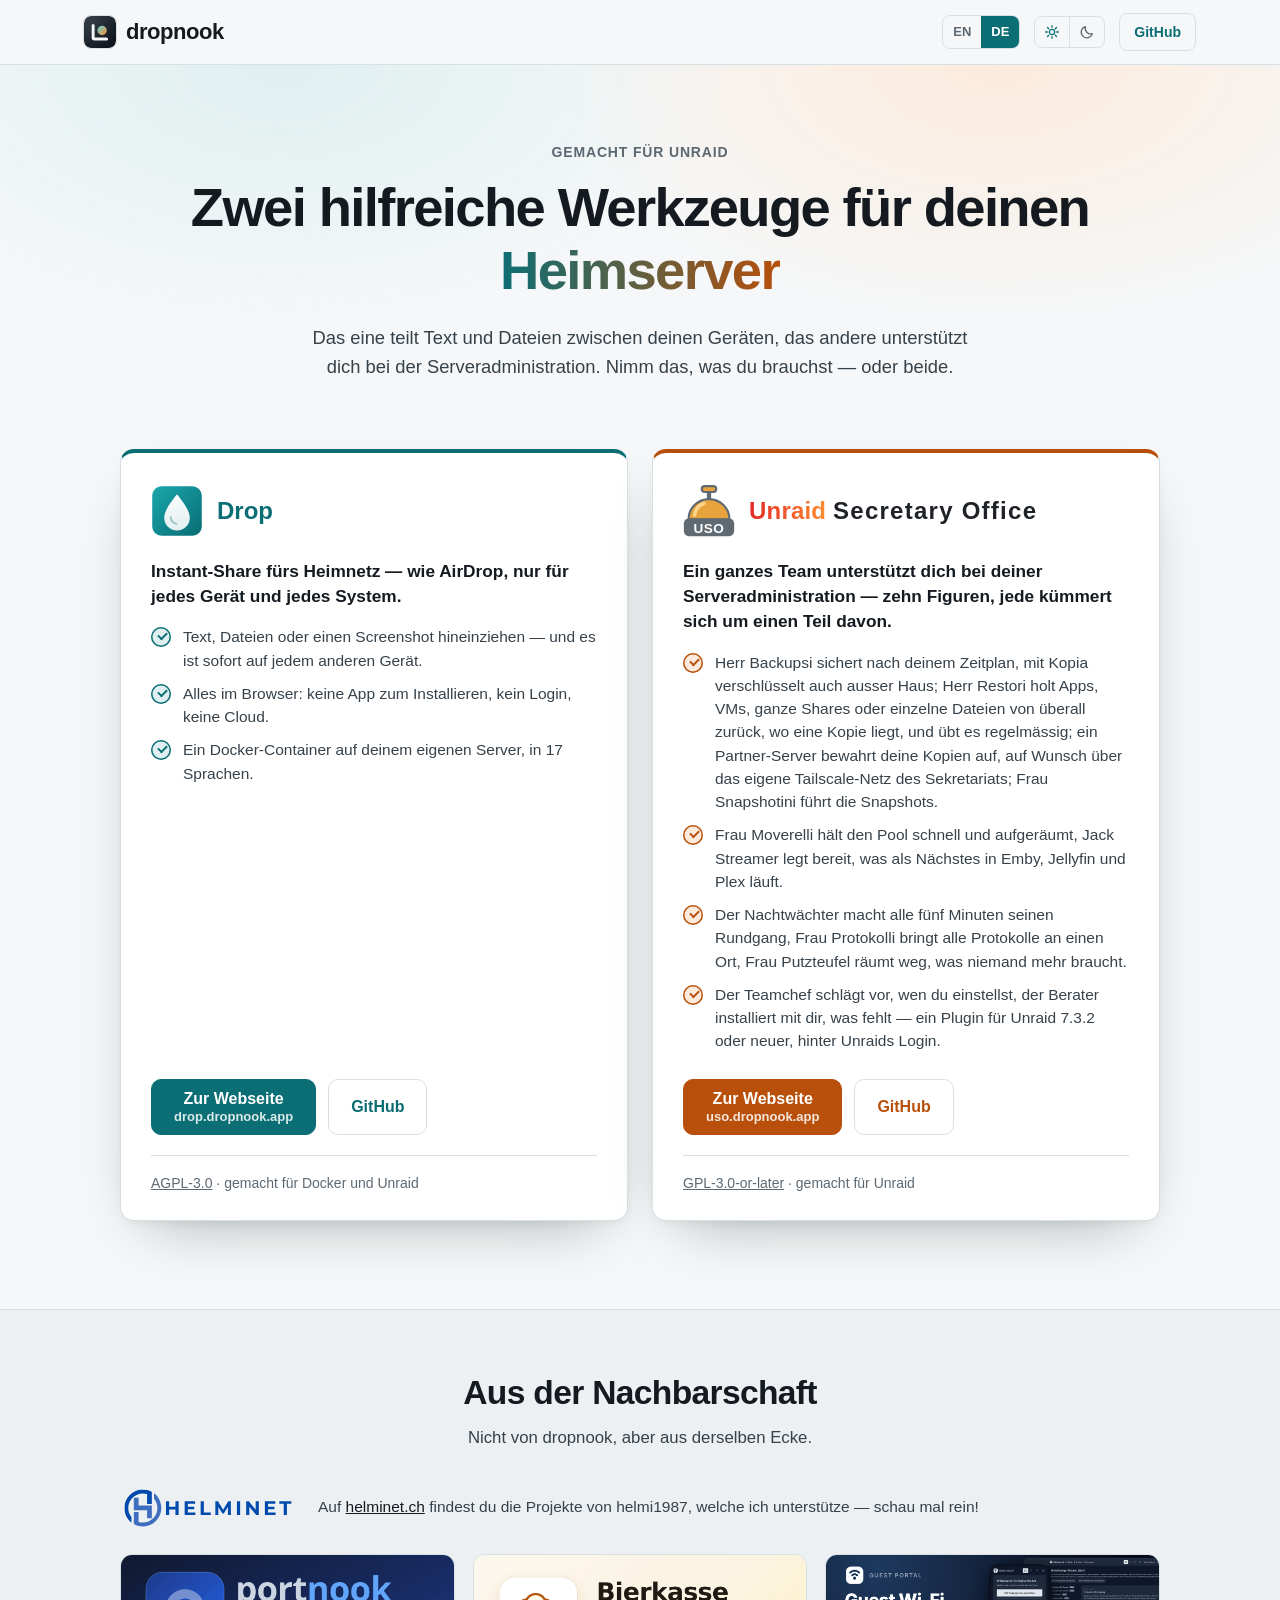
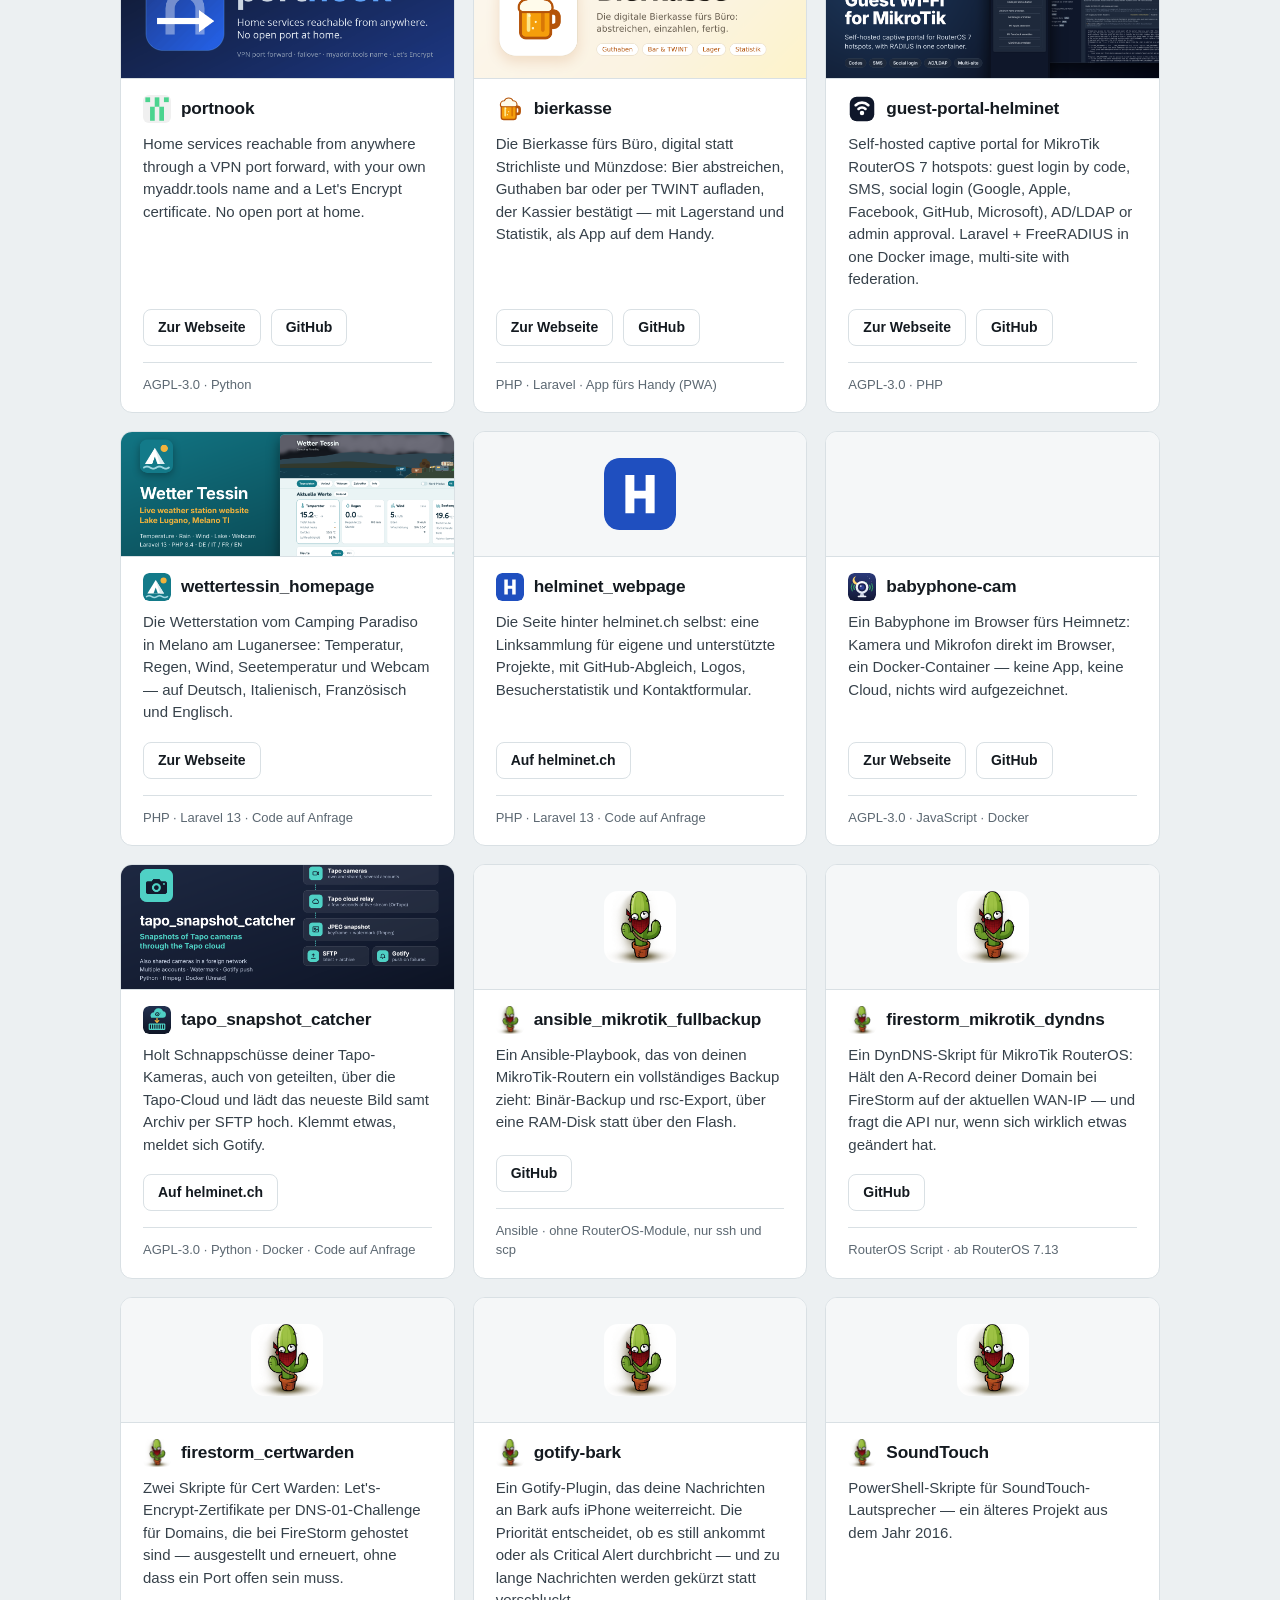
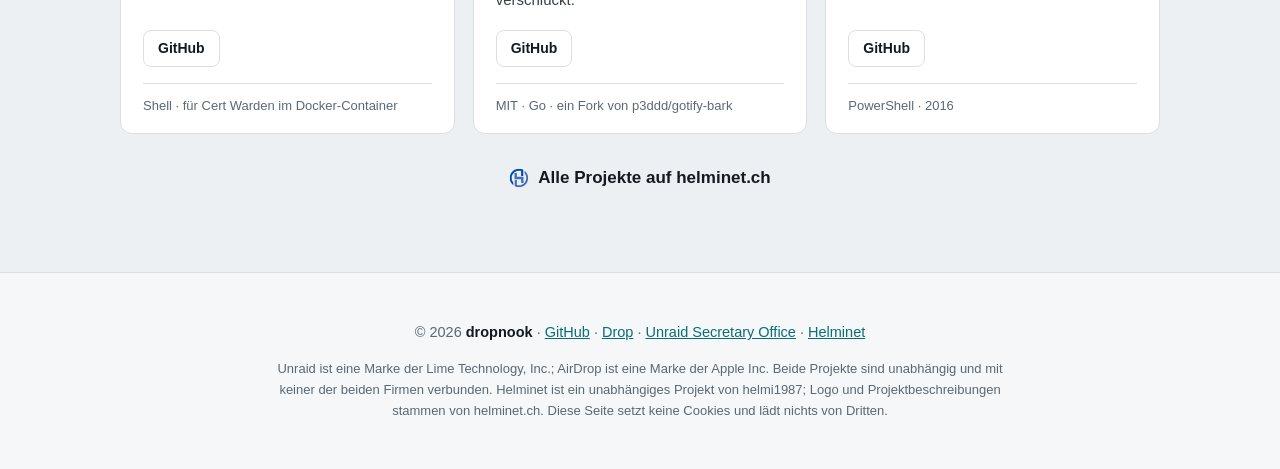
==== de/index.html @ bc82dcb2 "Daily refresh: helminet.ch's projects and llms.txt as of 2026-11-24" ====
<!doctype html>
<html lang="de">
<head>
<meta charset="utf-8">
<meta name="viewport" content="width=device-width, initial-scale=1">
<meta name="color-scheme" content="light dark">
<title>dropnook — zwei Werkzeuge für deinen Heimserver</title>
<meta name="description" content="dropnook macht zwei Werkzeuge für deinen Unraid-Server: Drop, Instant-Share fürs Heimnetz, und das Unraid Secretary Office, ein ganzes Team, das dich bei deiner Serveradministration unterstützt.">
<link rel="canonical" href="https://dropnook.app/de/">
<link rel="alternate" hreflang="en" href="https://dropnook.app/">
<link rel="alternate" hreflang="de" href="https://dropnook.app/de/">
<link rel="alternate" hreflang="x-default" href="https://dropnook.app/">
<meta property="og:type" content="website">
<meta property="og:site_name" content="dropnook">
<meta property="og:locale" content="de_CH">
<meta property="og:locale:alternate" content="en_GB">
<meta property="og:title" content="dropnook — zwei Werkzeuge für deinen Heimserver">
<meta property="og:description" content="Drop — Instant-Share fürs Heimnetz. Unraid Secretary Office — ein ganzes Team für deinen Unraid-Server.">
<meta property="og:url" content="https://dropnook.app/de/">
<meta property="og:image" content="https://dropnook.app/social-preview.png">
<meta property="og:image:width" content="1200">
<meta property="og:image:height" content="630">
<meta property="og:image:alt" content="dropnook — Drop und Unraid Secretary Office, zwei Werkzeuge für deinen Heimserver">
<meta name="twitter:card" content="summary_large_image">
<meta name="theme-color" content="#F5F7F8" media="(prefers-color-scheme: light)">
<meta name="theme-color" content="#0E131A" media="(prefers-color-scheme: dark)">
<link rel="icon" href="../icon.svg" type="image/svg+xml">
<link rel="icon" href="../icon.png" type="image/png" sizes="256x256">
<link rel="apple-touch-icon" href="../apple-touch-icon.png">
<script src="../lang.js"></script>
<script src="../theme.js"></script>
<link rel="stylesheet" href="../site.css?v=3">
<script type="application/ld+json">{
 "@context": "https://schema.org",
 "@graph": [
  {
   "@type": "Organization",
   "@id": "https://dropnook.app/#org",
   "name": "dropnook",
   "url": "https://dropnook.app/",
   "logo": "https://dropnook.app/icon.png",
   "sameAs": [
    "https://github.com/dropnook"
   ]
  },
  {
   "@type": "WebSite",
   "@id": "https://dropnook.app/#site",
   "name": "dropnook",
   "url": "https://dropnook.app/",
   "inLanguage": [
    "en",
    "de"
   ],
   "publisher": {
    "@id": "https://dropnook.app/#org"
   }
  },
  {
   "@type": "WebPage",
   "@id": "https://dropnook.app/de/#page",
   "url": "https://dropnook.app/de/",
   "name": "dropnook — zwei Werkzeuge für deinen Heimserver",
   "description": "dropnook macht zwei Werkzeuge für deinen Unraid-Server: Drop, Instant-Share fürs Heimnetz, und das Unraid Secretary Office, ein ganzes Team, das dich bei deiner Serveradministration unterstützt.",
   "inLanguage": "de",
   "isPartOf": {
    "@id": "https://dropnook.app/#site"
   },
   "about": [
    {
     "@id": "https://drop.dropnook.app/#software"
    },
    {
     "@id": "https://uso.dropnook.app/#software"
    }
   ]
  },
  {
   "@type": "SoftwareApplication",
   "@id": "https://drop.dropnook.app/#software",
   "name": "Drop",
   "description": "Instant-Share fürs Heimnetz — wie AirDrop, nur für jedes Gerät und jedes System.",
   "url": "https://drop.dropnook.app/",
   "applicationCategory": "UtilitiesApplication",
   "applicationSubCategory": "File sharing",
   "operatingSystem": "Linux (Docker), Unraid",
   "isAccessibleForFree": true,
   "offers": {
    "@type": "Offer",
    "price": "0",
    "priceCurrency": "USD"
   },
   "license": "https://www.gnu.org/licenses/agpl-3.0.html",
   "codeRepository": "https://github.com/dropnook/drop",
   "image": "https://drop.dropnook.app/social-preview.png",
   "author": {
    "@id": "https://dropnook.app/#org"
   },
   "publisher": {
    "@id": "https://dropnook.app/#org"
   }
  },
  {
   "@type": "SoftwareApplication",
   "@id": "https://uso.dropnook.app/#software",
   "name": "Unraid Secretary Office",
   "alternateName": "USO",
   "description": "Ein ganzes Team unterstützt dich bei deiner Serveradministration — zehn Figuren, jede kümmert sich um einen Teil davon.",
   "url": "https://uso.dropnook.app/",
   "applicationCategory": "UtilitiesApplication",
   "applicationSubCategory": "Server administration",
   "operatingSystem": "Unraid 7.3.2 or newer 7.x",
   "isAccessibleForFree": true,
   "offers": {
    "@type": "Offer",
    "price": "0",
    "priceCurrency": "USD"
   },
   "license": "https://www.gnu.org/licenses/gpl-3.0.html",
   "codeRepository": "https://github.com/dropnook/UnraidSecretaryOffice",
   "image": "https://uso.dropnook.app/social-preview.png",
   "author": {
    "@id": "https://dropnook.app/#org"
   },
   "publisher": {
    "@id": "https://dropnook.app/#org"
   }
  }
 ]
}</script>
</head>
<body>
<a class="skip" href="#main">Zum Inhalt springen</a>

<header class="top">
  <div class="wrap top-in">
    <a href="https://dropnook.app/de/" class="brand" aria-label="dropnook — Übersicht"><img src="../icon.svg" width="32" height="32" alt="">dropnook</a>
    <div class="top-right">
      <nav class="langs" aria-label="Sprache">
        <a href="https://dropnook.app/" hreflang="en" lang="en">EN</a><a href="https://dropnook.app/de/" hreflang="de" lang="de" aria-current="page">DE</a>
      </nav>
      <div class="theme-switch" id="theme-switch" role="group" hidden data-auto="Darstellung: automatisch" data-again="nochmals klicken für automatisch">
        <button type="button" data-mode="light" data-label="Darstellung: hell"><svg viewBox="0 0 24 24" aria-hidden="true"><circle cx="12" cy="12" r="4"/><path d="M12 2.5v2.5M12 19v2.5M2.5 12H5M19 12h2.5M5.3 5.3l1.8 1.8M16.9 16.9l1.8 1.8M5.3 18.7l1.8-1.8M16.9 7.1l1.8-1.8"/></svg></button><button type="button" data-mode="dark" data-label="Darstellung: dunkel"><svg viewBox="0 0 24 24" aria-hidden="true"><path d="M20 14.5A8.5 8.5 0 0 1 9.5 4a8.5 8.5 0 1 0 10.5 10.5z"/></svg></button>
      </div>
      <a class="btn small ghost" href="https://github.com/dropnook" aria-label="dropnook auf GitHub">GitHub</a>
    </div>
  </div>
</header>

<main id="main">

<section class="hero">
  <div class="wrap">
    <p class="kicker">Gemacht für Unraid</p>
    <h1>Zwei hilfreiche Werkzeuge für deinen <em>Heimserver</em></h1>
    <p class="lead">Das eine teilt Text und Dateien zwischen deinen Geräten, das andere unterstützt dich bei der Serveradministration. Nimm das, was du brauchst — oder beide.</p>
  </div>
</section>

<section class="products" aria-label="Die zwei Produkte">
  <div class="wrap">
    <ul class="pair">
      <li class="product dn">
        <h2><img class="icon" src="../logos/dropnook-icon.svg" width="52" height="52" alt=""><picture>
          <source media="(prefers-color-scheme: dark)" srcset="../logos/drop-title-dark.svg">
          <img src="../logos/drop-title-light.svg" width="114" height="60" alt="Drop">
        </picture></h2>
        <p class="what">Instant-Share fürs Heimnetz — wie AirDrop, nur für jedes Gerät und jedes System.</p>
        <ul class="does">
          <li>Text, Dateien oder einen Screenshot hineinziehen — und es ist sofort auf jedem anderen Gerät.</li>
          <li>Alles im Browser: keine App zum Installieren, kein Login, keine Cloud.</li>
          <li>Ein Docker-Container auf deinem eigenen Server, in 17 Sprachen.</li>
        </ul>
        <p class="ctas">
          <a class="btn two" href="https://drop.dropnook.app/de/"><span>Zur Webseite</span><small>drop.dropnook.app</small></a>
          <a class="btn ghost" href="https://github.com/dropnook/drop">GitHub</a>
        </p>
        <p class="meta"><a href="https://github.com/dropnook/drop/blob/main/LICENSE">AGPL-3.0</a> · gemacht für Docker und Unraid</p>
      </li>
      <li class="product uso">
        <h2><img class="icon" src="../logos/uso-icon.svg" width="52" height="52" alt=""><picture>
          <source media="(prefers-color-scheme: dark)" srcset="../logos/uso-title-dark.svg">
          <img src="../logos/uso-title-light.svg" width="580" height="60" alt="Unraid Secretary Office">
        </picture></h2>
        <p class="what">Ein ganzes Team unterstützt dich bei deiner Serveradministration — zehn Figuren, jede kümmert sich um einen Teil davon.</p>
        <ul class="does">
          <li>Herr Backupsi sichert nach deinem Zeitplan, mit Kopia verschlüsselt auch ausser Haus; Herr Restori holt Apps, VMs, ganze Shares oder einzelne Dateien von überall zurück, wo eine Kopie liegt, und übt es regelmässig; ein Partner-Server bewahrt deine Kopien auf, auf Wunsch über das eigene Tailscale-Netz des Sekretariats; Frau Snapshotini führt die Snapshots.</li>
          <li>Frau Moverelli hält den Pool schnell und aufgeräumt, Jack Streamer legt bereit, was als Nächstes in Emby, Jellyfin und Plex läuft.</li>
          <li>Der Nachtwächter macht alle fünf Minuten seinen Rundgang, Frau Protokolli bringt alle Protokolle an einen Ort, Frau Putzteufel räumt weg, was niemand mehr braucht.</li>
          <li>Der Teamchef schlägt vor, wen du einstellst, der Berater installiert mit dir, was fehlt — ein Plugin für Unraid 7.3.2 oder neuer, hinter Unraids Login.</li>
        </ul>
        <p class="ctas">
          <a class="btn two" href="https://uso.dropnook.app/de/"><span>Zur Webseite</span><small>uso.dropnook.app</small></a>
          <a class="btn ghost" href="https://github.com/dropnook/UnraidSecretaryOffice">GitHub</a>
        </p>
        <p class="meta"><a href="https://github.com/dropnook/UnraidSecretaryOffice/blob/main/LICENSE">GPL-3.0-or-later</a> · gemacht für Unraid</p>
      </li>
    </ul>
  </div>
</section>

<section class="neighbours" aria-labelledby="nb-title">
  <div class="wrap">
    <div class="nb-head">
      <h2 id="nb-title">Aus der Nachbarschaft</h2>
      <p class="nb-lead">Nicht von dropnook, aber aus derselben Ecke.</p>
    </div>
    <div class="nb-from">
      <a class="nb-logo" href="https://helminet.ch/" aria-label="helminet.ch"><picture>
        <source media="(prefers-color-scheme: dark)" srcset="../logos/helminet-wide-dark.svg">
        <img src="../logos/helminet-wide-light.svg" width="800" height="200" alt="Helminet">
      </picture></a>
      <p>Auf <a href="https://helminet.ch/">helminet.ch</a> findest du die Projekte von helmi1987, welche ich unterstütze — schau mal rein!</p>
    </div>
    <ul class="nb-grid">
      <!-- helminet:start -->
      <li class="mini">
        <img class="mini-banner" src="../neighbours/img/portnook-banner.png" alt="" width="1600" height="600" loading="lazy" decoding="async">
        <h3><img class="mini-logo" src="../neighbours/img/portnook-logo.png" alt="" width="28" height="28" loading="lazy" decoding="async"><a href="https://helminet.ch/projekte/portnook">portnook</a></h3>
        <p>Home services reachable from anywhere through a VPN port forward, with your own myaddr.tools name and a Let's Encrypt certificate. No open port at home.</p>
        <p class="ctas">
          <a class="btn small ghost" href="https://github.com/ghostgw-nook/portnook/wiki">Zur Webseite</a>
          <a class="btn small ghost" href="https://github.com/ghostgw-nook/portnook">GitHub</a>
        </p>
        <p class="meta">AGPL-3.0 · Python</p>
      </li>
      <li class="mini">
        <img class="mini-banner" src="../neighbours/img/bierkasse-banner.png" alt="" width="1600" height="600" loading="lazy" decoding="async">
        <h3><img class="mini-logo" src="../neighbours/img/bierkasse-logo.svg" alt="" width="28" height="28" loading="lazy" decoding="async"><a href="https://helminet.ch/projekte/bierkasse">bierkasse</a></h3>
        <p>Die Bierkasse fürs Büro, digital statt Strichliste und Münzdose: Bier abstreichen, Guthaben bar oder per TWINT aufladen, der Kassier bestätigt — mit Lagerstand und Statistik, als App auf dem Handy.</p>
        <p class="ctas">
          <a class="btn small ghost" href="https://bier.helminet.ch">Zur Webseite</a>
          <a class="btn small ghost" href="https://github.com/helmi1987/bierkasse">GitHub</a>
        </p>
        <p class="meta">PHP · Laravel · App fürs Handy (PWA)</p>
      </li>
      <li class="mini">
        <img class="mini-banner" src="../neighbours/img/guest-portal-helminet-banner.png" alt="" width="1600" height="600" loading="lazy" decoding="async">
        <h3><img class="mini-logo" src="../neighbours/img/guest-portal-helminet-logo.svg" alt="" width="28" height="28" loading="lazy" decoding="async"><a href="https://helminet.ch/projekte/guest-portal-helminet">guest-portal-helminet</a></h3>
        <p>Self-hosted captive portal for MikroTik RouterOS 7 hotspots: guest login by code, SMS, social login (Google, Apple, Facebook, GitHub, Microsoft), AD/LDAP or admin approval. Laravel + FreeRADIUS in one Docker image, multi-site with federation.</p>
        <p class="ctas">
          <a class="btn small ghost" href="https://portal.helminet.ch">Zur Webseite</a>
          <a class="btn small ghost" href="https://github.com/helmi1987/guest-portal-helminet">GitHub</a>
        </p>
        <p class="meta">AGPL-3.0 · PHP</p>
      </li>
      <li class="mini">
        <img class="mini-banner" src="../neighbours/img/wettertessin-homepage-banner.png" alt="" width="1600" height="600" loading="lazy" decoding="async">
        <h3><img class="mini-logo" src="../neighbours/img/wettertessin-homepage-logo.svg" alt="" width="28" height="28" loading="lazy" decoding="async"><a href="https://helminet.ch/projekte/wettertessin-homepage">wettertessin_homepage</a></h3>
        <p>Die Wetterstation vom Camping Paradiso in Melano am Luganersee: Temperatur, Regen, Wind, Seetemperatur und Webcam — auf Deutsch, Italienisch, Französisch und Englisch.</p>
        <p class="ctas">
          <a class="btn small ghost" href="https://wettertessin.helminet.ch/">Zur Webseite</a>
        </p>
        <p class="meta">PHP · Laravel 13 · Code auf Anfrage</p>
      </li>
      <li class="mini">
        <div class="mini-banner mini-banner-logo"><img src="../neighbours/img/helminet-webpage-logo.svg" alt="" width="72" height="72" loading="lazy" decoding="async"></div>
        <h3><img class="mini-logo" src="../neighbours/img/helminet-webpage-logo.svg" alt="" width="28" height="28" loading="lazy" decoding="async"><a href="https://helminet.ch/projekte/helminet-webpage">helminet_webpage</a></h3>
        <p>Die Seite hinter helminet.ch selbst: eine Linksammlung für eigene und unterstützte Projekte, mit GitHub-Abgleich, Logos, Besucherstatistik und Kontaktformular.</p>
        <p class="ctas">
          <a class="btn small ghost" href="https://helminet.ch/projekte/helminet-webpage">Auf helminet.ch</a>
        </p>
        <p class="meta">PHP · Laravel 13 · Code auf Anfrage</p>
      </li>
      <li class="mini">
        <img class="mini-banner" src="../neighbours/img/babyphone-cam-banner.png" alt="" width="1600" height="600" loading="lazy" decoding="async">
        <h3><img class="mini-logo" src="../neighbours/img/babyphone-cam-logo.svg" alt="" width="28" height="28" loading="lazy" decoding="async"><a href="https://helminet.ch/projekte/babyphone-cam">babyphone-cam</a></h3>
        <p>Ein Babyphone im Browser fürs Heimnetz: Kamera und Mikrofon direkt im Browser, ein Docker-Container — keine App, keine Cloud, nichts wird aufgezeichnet.</p>
        <p class="ctas">
          <a class="btn small ghost" href="https://babyphone.helminet.ch">Zur Webseite</a>
          <a class="btn small ghost" href="https://github.com/helmi1987/babyphone-cam">GitHub</a>
        </p>
        <p class="meta">AGPL-3.0 · JavaScript · Docker</p>
      </li>
      <li class="mini">
        <img class="mini-banner" src="../neighbours/img/tapo-snapshot-catcher-banner.png" alt="" width="1600" height="600" loading="lazy" decoding="async">
        <h3><img class="mini-logo" src="../neighbours/img/tapo-snapshot-catcher-logo.svg" alt="" width="28" height="28" loading="lazy" decoding="async"><a href="https://helminet.ch/projekte/tapo-snapshot-catcher">tapo_snapshot_catcher</a></h3>
        <p>Holt Schnappschüsse deiner Tapo-Kameras, auch von geteilten, über die Tapo-Cloud und lädt das neueste Bild samt Archiv per SFTP hoch. Klemmt etwas, meldet sich Gotify.</p>
        <p class="ctas">
          <a class="btn small ghost" href="https://helminet.ch/projekte/tapo-snapshot-catcher">Auf helminet.ch</a>
        </p>
        <p class="meta">AGPL-3.0 · Python · Docker · Code auf Anfrage</p>
      </li>
      <li class="mini">
        <div class="mini-banner mini-banner-logo"><img src="../neighbours/img/ansible-mikrotik-fullbackup-logo.png" alt="" width="72" height="72" loading="lazy" decoding="async"></div>
        <h3><img class="mini-logo" src="../neighbours/img/ansible-mikrotik-fullbackup-logo.png" alt="" width="28" height="28" loading="lazy" decoding="async"><a href="https://helminet.ch/projekte/ansible-mikrotik-fullbackup">ansible_mikrotik_fullbackup</a></h3>
        <p>Ein Ansible-Playbook, das von deinen MikroTik-Routern ein vollständiges Backup zieht: Binär-Backup und rsc-Export, über eine RAM-Disk statt über den Flash.</p>
        <p class="ctas">
          <a class="btn small ghost" href="https://github.com/helmi1987/ansible_mikrotik_fullbackup">GitHub</a>
        </p>
        <p class="meta">Ansible · ohne RouterOS-Module, nur ssh und scp</p>
      </li>
      <li class="mini">
        <div class="mini-banner mini-banner-logo"><img src="../neighbours/img/firestorm-mikrotik-dyndns-logo.png" alt="" width="72" height="72" loading="lazy" decoding="async"></div>
        <h3><img class="mini-logo" src="../neighbours/img/firestorm-mikrotik-dyndns-logo.png" alt="" width="28" height="28" loading="lazy" decoding="async"><a href="https://helminet.ch/projekte/firestorm-mikrotik-dyndns">firestorm_mikrotik_dyndns</a></h3>
        <p>Ein DynDNS-Skript für MikroTik RouterOS: Hält den A-Record deiner Domain bei FireStorm auf der aktuellen WAN-IP — und fragt die API nur, wenn sich wirklich etwas geändert hat.</p>
        <p class="ctas">
          <a class="btn small ghost" href="https://github.com/helmi1987/firestorm_mikrotik_dyndns">GitHub</a>
        </p>
        <p class="meta">RouterOS Script · ab RouterOS 7.13</p>
      </li>
      <li class="mini">
        <div class="mini-banner mini-banner-logo"><img src="../neighbours/img/firestorm-certwarden-logo.png" alt="" width="72" height="72" loading="lazy" decoding="async"></div>
        <h3><img class="mini-logo" src="../neighbours/img/firestorm-certwarden-logo.png" alt="" width="28" height="28" loading="lazy" decoding="async"><a href="https://helminet.ch/projekte/firestorm-certwarden">firestorm_certwarden</a></h3>
        <p>Zwei Skripte für Cert Warden: Let's-Encrypt-Zertifikate per DNS-01-Challenge für Domains, die bei FireStorm gehostet sind — ausgestellt und erneuert, ohne dass ein Port offen sein muss.</p>
        <p class="ctas">
          <a class="btn small ghost" href="https://github.com/helmi1987/firestorm_certwarden">GitHub</a>
        </p>
        <p class="meta">Shell · für Cert Warden im Docker-Container</p>
      </li>
      <li class="mini">
        <div class="mini-banner mini-banner-logo"><img src="../neighbours/img/gotify-bark-logo.png" alt="" width="72" height="72" loading="lazy" decoding="async"></div>
        <h3><img class="mini-logo" src="../neighbours/img/gotify-bark-logo.png" alt="" width="28" height="28" loading="lazy" decoding="async"><a href="https://helminet.ch/projekte/gotify-bark">gotify-bark</a></h3>
        <p>Ein Gotify-Plugin, das deine Nachrichten an Bark aufs iPhone weiterreicht. Die Priorität entscheidet, ob es still ankommt oder als Critical Alert durchbricht — und zu lange Nachrichten werden gekürzt statt verschluckt.</p>
        <p class="ctas">
          <a class="btn small ghost" href="https://github.com/helmi1987/gotify-bark">GitHub</a>
        </p>
        <p class="meta">MIT · Go · ein Fork von p3ddd/gotify-bark</p>
      </li>
      <li class="mini">
        <div class="mini-banner mini-banner-logo"><img src="../neighbours/img/soundtouch-logo.png" alt="" width="72" height="72" loading="lazy" decoding="async"></div>
        <h3><img class="mini-logo" src="../neighbours/img/soundtouch-logo.png" alt="" width="28" height="28" loading="lazy" decoding="async"><a href="https://helminet.ch/projekte/soundtouch">SoundTouch</a></h3>
        <p>PowerShell-Skripte für SoundTouch-Lautsprecher — ein älteres Projekt aus dem Jahr 2016.</p>
        <p class="ctas">
          <a class="btn small ghost" href="https://github.com/helmi1987/SoundTouch">GitHub</a>
        </p>
        <p class="meta">PowerShell · 2016</p>
      </li>
      <!-- helminet:end -->
    </ul>
    <p class="nb-all"><a href="https://helminet.ch/"><picture>
      <source media="(prefers-color-scheme: dark)" srcset="../logos/helminet-icon-dark.svg">
      <img src="../logos/helminet-icon-light.svg" width="20" height="20" alt="">
    </picture>Alle Projekte auf helminet.ch</a></p>
  </div>
</section>

</main>

<footer class="foot">
  <div class="wrap">
    <p>© 2026 <b>dropnook</b>
      · <a href="https://github.com/dropnook">GitHub</a>
      · <a href="https://drop.dropnook.app/de/">Drop</a>
      · <a href="https://uso.dropnook.app/de/">Unraid Secretary Office</a>
      · <a href="https://helminet.ch/">Helminet</a></p>
    <p class="fine">Unraid ist eine Marke der Lime Technology, Inc.; AirDrop ist eine Marke der Apple Inc. Beide Projekte sind unabhängig und mit keiner der beiden Firmen verbunden. Helminet ist ein unabhängiges Projekt von helmi1987; Logo und Projektbeschreibungen stammen von helminet.ch. Diese Seite setzt keine Cookies und lädt nichts von Dritten.</p>
  </div>
</footer>
</body>
</html>
---- site.css ----
/* dropnook.app — the overview of both products. One stylesheet, no web fonts; the same family
   as drop.dropnook.app and uso.dropnook.app. Light and dark follow the system, unless the
   ☀/☾ switch set data-theme on <html> (theme.js).
   The page itself wears the dropnook avatar's slate; each product card wears its own accent:
   Drop's teal, the office's Unraid orange — the same values as on their sites. */
:root{
  --bg:#F5F7F8; --surface:#FFFFFF; --band:#ECF0F2; --ink:#141A20; --ink-2:#36414A; --muted:#5C6872;
  --line:#D9E0E4; --accent:#0B6E75; --accent-soft:#DFEFF0; --on-accent:#FFFFFF;
  --dn:#0B6E75; --dn-soft:#DFEFF0; --dn-on:#FFFFFF;
  --uso:#B8500B; --uso-soft:#FCEBDD; --uso-on:#FFFFFF;
  --shadow:0 24px 60px -30px rgba(18,27,33,.40), 0 4px 14px -8px rgba(18,27,33,.16);
  --radius:14px; color-scheme:light;
}
@media (prefers-color-scheme: dark){
  :root:not([data-theme="light"]){
    --bg:#0E131A; --surface:#161D25; --band:#121820; --ink:#E6ECF0; --ink-2:#C3CDD4; --muted:#95A3AD;
    --line:#26313B; --accent:#54C0C4; --accent-soft:#13302F; --on-accent:#08161A;
    --dn:#54C0C4; --dn-soft:#13302F; --dn-on:#08161A;
    --uso:#FF9A4D; --uso-soft:#3A2414; --uso-on:#140A02;
    --shadow:0 24px 60px -30px rgba(0,0,0,.9), 0 4px 14px -8px rgba(0,0,0,.6);
    color-scheme:dark;
  }
}
:root[data-theme="dark"]{
  --bg:#0E131A; --surface:#161D25; --band:#121820; --ink:#E6ECF0; --ink-2:#C3CDD4; --muted:#95A3AD;
  --line:#26313B; --accent:#54C0C4; --accent-soft:#13302F; --on-accent:#08161A;
  --dn:#54C0C4; --dn-soft:#13302F; --dn-on:#08161A;
  --uso:#FF9A4D; --uso-soft:#3A2414; --uso-on:#140A02;
  --shadow:0 24px 60px -30px rgba(0,0,0,.9), 0 4px 14px -8px rgba(0,0,0,.6);
  color-scheme:dark;
}
:root[data-theme="light"]{color-scheme:light}
*{box-sizing:border-box}
body{margin:0; background:var(--bg); color:var(--ink);
     font:17px/1.6 -apple-system,BlinkMacSystemFont,"Segoe UI",Roboto,"Helvetica Neue",Arial,sans-serif;
     -webkit-text-size-adjust:100%}
img{max-width:100%; height:auto; display:block}
a{color:var(--accent)}
a:focus-visible, button:focus-visible{outline:3px solid var(--accent); outline-offset:2px; border-radius:4px}
h1,h2,h3{line-height:1.15; letter-spacing:-.02em; margin:0}
.wrap{max-width:1160px; margin:0 auto; padding:0 24px}
.vh{position:absolute; width:1px; height:1px; overflow:hidden; clip:rect(0 0 0 0); white-space:nowrap}
.skip{position:absolute; left:-9999px; top:8px; z-index:20; background:var(--accent); color:var(--on-accent);
      padding:8px 14px; border-radius:8px; font-weight:650; text-decoration:none}
.skip:focus{left:16px}

/* ---------------------------------------------------------------- Header */
.top{position:sticky; top:0; z-index:10; background:color-mix(in srgb, var(--bg) 86%, transparent);
     -webkit-backdrop-filter:blur(10px); backdrop-filter:blur(10px); border-bottom:1px solid var(--line)}
.top-in{display:flex; align-items:center; gap:24px; height:64px}
.brand{display:flex; align-items:center; gap:10px; color:var(--ink); text-decoration:none;
       font-size:22px; font-weight:750; letter-spacing:-.02em}
.brand img{width:32px; height:32px; border-radius:7px; box-shadow:0 0 0 1px var(--line)}   /* the dark mark, visible on dark too */
.top-right{display:flex; align-items:center; gap:14px; margin-left:auto}
.langs{display:flex; border:1px solid var(--line); border-radius:8px; overflow:hidden}
.langs a{color:var(--muted); text-decoration:none; font-size:13px; font-weight:650; padding:6px 10px}
.langs a[aria-current="page"]{background:var(--accent); color:var(--on-accent)}
/* ☀/☾: the side the page shows is in the accent colour, the side chosen by hand is filled. */
.theme-switch{display:flex; border:1px solid var(--line); border-radius:8px; overflow:hidden}
.theme-switch[hidden]{display:none}
.theme-switch button{border:0; background:transparent; color:var(--muted); padding:7px 9px; line-height:0; cursor:pointer;
  transition:background .15s, color .15s}
.theme-switch button + button{border-left:1px solid var(--line)}
.theme-switch svg{width:16px; height:16px; display:block; fill:none; stroke:currentColor; stroke-width:1.9;
  stroke-linecap:round; stroke-linejoin:round}
.theme-switch button:hover{background:var(--accent-soft); color:var(--accent)}
.theme-switch button.shown{color:var(--accent)}
.theme-switch button[aria-pressed="true"]{background:var(--accent); color:var(--on-accent)}
.theme-switch button:focus-visible{outline:2px solid var(--accent); outline-offset:-2px; border-radius:0}

/* ---------------------------------------------------------------- Buttons */
.btn{display:inline-flex; flex-direction:column; align-items:center; justify-content:center;
     background:var(--accent); color:var(--on-accent); text-decoration:none;
     font-weight:650; font-size:16px; padding:12px 22px; border-radius:10px; border:1px solid var(--accent);
     transition:filter .15s, background .15s}
.btn:hover{filter:brightness(1.08)}
.btn.ghost{background:transparent; color:var(--accent); border-color:var(--line)}
.btn.ghost:hover{background:var(--accent-soft); filter:none}
.btn.small{font-size:14px; padding:7px 14px; border-radius:8px}
.btn.two{line-height:1.25; padding:9px 22px}
.btn.two small{font-size:13px; font-weight:550; opacity:.85}

/* ---------------------------------------------------------------- Hero */
.hero{padding:76px 0 40px; text-align:center;
      background:radial-gradient(640px 360px at 22% 0%, var(--dn-soft), transparent 70%),
                 radial-gradient(640px 360px at 78% 0%, var(--uso-soft), transparent 70%)}
.kicker{color:var(--muted); font-weight:700; font-size:14px; letter-spacing:.06em; text-transform:uppercase; margin:0 0 14px}
h1{font-size:clamp(2.1rem, 5vw, 3.4rem); font-weight:780; letter-spacing:-.03em; max-width:22em; margin:0 auto}
/* the key words in both products' colours, as in the avatar's dot */
h1 em{font-style:normal; color:var(--dn);
      background:linear-gradient(90deg, var(--dn), var(--uso)); -webkit-background-clip:text; background-clip:text;
      -webkit-text-fill-color:transparent; white-space:nowrap}
.lead{font-size:1.15rem; color:var(--ink-2); margin:20px auto 0; max-width:36em}

/* ---------------------------------------------------------------- The two products */
.products{padding:28px 0 88px}
.pair{display:grid; grid-template-columns:repeat(2, minmax(0, 1fr)); gap:24px; max-width:1040px; margin:0 auto;
      list-style:none; padding:0}
.product{--accent:var(--dn); --accent-soft:var(--dn-soft); --on-accent:var(--dn-on);
         display:flex; flex-direction:column; background:var(--surface); border:1px solid var(--line);
         border-top:4px solid var(--accent); border-radius:var(--radius); padding:30px 30px 26px; box-shadow:var(--shadow)}
.product.uso{--accent:var(--uso); --accent-soft:var(--uso-soft); --on-accent:var(--uso-on)}
.product h2{display:flex; align-items:center; gap:14px; min-height:56px; margin:0}
.product .icon{width:52px; height:52px; flex:none}
.product picture{min-width:0; flex:1}
.product picture img{width:auto; max-height:30px}
.what{font-size:1.08rem; color:var(--ink); font-weight:600; line-height:1.45; margin:20px 0 0}
.does{list-style:none; padding:0; margin:16px 0 26px; display:grid; gap:10px}
.does li{position:relative; padding-left:32px; color:var(--ink-2); font-size:15.5px; line-height:1.5}
.does li::before{content:""; position:absolute; left:0; top:2px; width:20px; height:20px; border-radius:50%;
  background:var(--accent-soft); box-shadow:inset 0 0 0 1.5px var(--accent)}
.does li::after{content:""; position:absolute; left:6.5px; top:7px; width:7px; height:4px;
  border:solid var(--accent); border-width:0 0 2px 2px; transform:rotate(-45deg)}
/* buttons and licence line sit at the foot of the card, so both cards line up */
.product .ctas{display:flex; gap:12px; flex-wrap:wrap; margin:auto 0 0}
.product .meta{margin:20px 0 0; padding-top:16px; border-top:1px solid var(--line); color:var(--muted); font-size:14px}
.product .meta a{color:inherit}

/* ---------------------------------------------------------------- From the neighbourhood
   helmi1987's projects, the other way round from Helminet listing ours. Quieter than the two
   products: on the band, smaller cards, no accent of their own (the links and buttons in ink).
   Logo and icon are copies in logos/, nothing is loaded from helminet.ch. */
.neighbours{background:var(--band); border-top:1px solid var(--line); padding:64px 0 76px}
.nb-head{max-width:1040px; margin:0 auto; text-align:center}
.nb-head h2{font-size:clamp(1.6rem, 3.2vw, 2.1rem); font-weight:760}
.nb-lead{color:var(--ink-2); font-size:1.05rem; margin:12px auto 0; max-width:34em}
.nb-from{display:flex; align-items:center; gap:22px; max-width:1040px; margin:34px auto 0;
         color:var(--ink-2); font-size:15.5px}
.nb-from p{margin:0}
.nb-from a{color:var(--ink)}
.nb-logo{flex:none; display:block; border-radius:6px}
.nb-logo img{width:auto; height:44px}
.nb-grid{display:grid; grid-template-columns:repeat(3, minmax(0, 1fr)); gap:18px; max-width:1040px; margin:24px auto 0;
      list-style:none; padding:0}
.mini{--accent:var(--ink); --accent-soft:var(--bg);
      display:flex; flex-direction:column; background:var(--surface); border:1px solid var(--line);
      border-radius:12px; padding:20px 22px 18px}
.mini h3{font-size:1.08rem; font-weight:700; letter-spacing:-.01em; overflow-wrap:anywhere; display:flex; align-items:center; gap:10px}
.mini-logo{width:28px; height:28px; flex:none; border-radius:6px; object-fit:contain}
.mini-banner{display:block; width:calc(100% + 44px); max-width:none; height:auto; aspect-ratio:8/3; object-fit:cover;
      margin:-20px -22px 16px; border-radius:11px 11px 0 0; border-bottom:1px solid var(--line); background:var(--bg)}
.mini-banner-logo{display:flex; align-items:center; justify-content:center}
.mini-banner-logo img{width:72px; height:72px; object-fit:contain; border-radius:14px}
.mini h3 a{color:var(--ink); text-decoration:none}
.mini h3 a:hover{text-decoration:underline}
.mini > p{color:var(--ink-2); font-size:15px; line-height:1.5; margin:10px 0 18px}
.mini .ctas{display:flex; gap:10px; flex-wrap:wrap; margin:auto 0 0}
.mini .meta{margin:16px 0 0; padding-top:12px; border-top:1px solid var(--line); color:var(--muted); font-size:13px}
.nb-all{text-align:center; margin:30px 0 0; font-weight:650}
.nb-all a{display:inline-flex; align-items:center; gap:9px; color:var(--ink); text-decoration:none}
.nb-all a:hover{text-decoration:underline}
.nb-all img{width:20px; height:20px}

/* ---------------------------------------------------------------- Footer */
.foot{border-top:1px solid var(--line); padding:34px 0 48px; color:var(--muted); font-size:14.5px; text-align:center}
.foot b{color:var(--ink)}
.foot .fine{font-size:13px; max-width:760px; margin:10px auto 0}

/* ---------------------------------------------------------------- Narrow screens */
@media (max-width:860px){
  .pair{grid-template-columns:1fr; max-width:600px}
  .nb-grid{grid-template-columns:1fr; max-width:600px}
  .nb-from{max-width:600px}
}
@media (max-width:620px){
  body{font-size:16px}
  .wrap{padding:0 16px}
  .top-in{gap:12px}
  .top-right{gap:8px}
  .top-right .btn{display:none}
  .brand{font-size:20px}
  .brand img{width:28px; height:28px}
  .hero{padding:44px 0 28px}
  .lead{font-size:1.05rem}
  .products{padding:20px 0 60px}
  .product{padding:24px 20px 22px}
  .product h2{gap:12px; min-height:46px}
  .product .icon{width:44px; height:44px}
  .product picture img{max-height:24px}
  .kicker{font-size:12.5px}
  /* the site's button takes the room, GitHub keeps its size: the same in both cards */
  .product .ctas{display:grid; grid-template-columns:minmax(0, 1fr) auto; gap:10px}
  .product .ctas .btn{padding-left:14px; padding-right:14px}
  .neighbours{padding:44px 0 52px}
  .nb-from{flex-direction:column; align-items:flex-start; gap:12px; margin-top:26px}
  .nb-logo img{height:36px}
  .mini{padding:18px 18px 16px}
  .mini-banner{width:calc(100% + 36px); margin:-18px -18px 14px}
}
@media (prefers-reduced-motion:reduce){*{transition:none !important}}
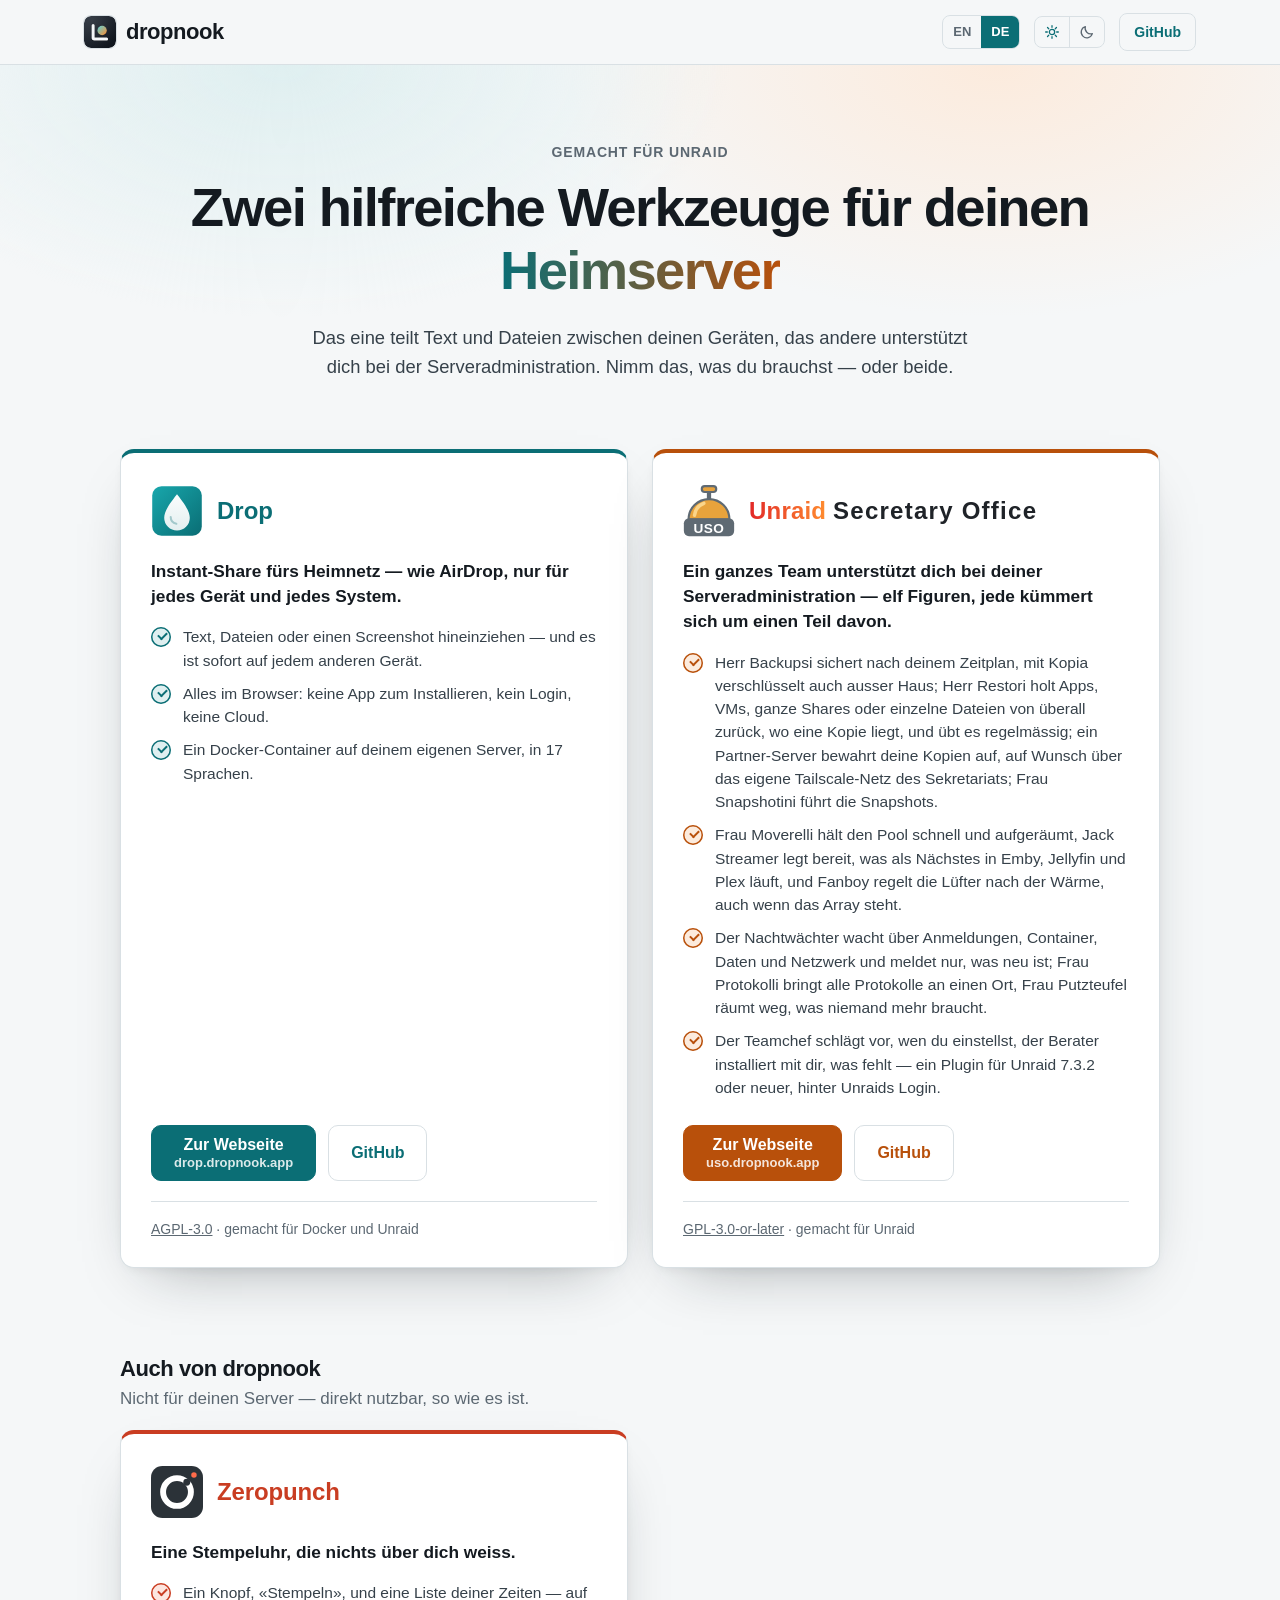
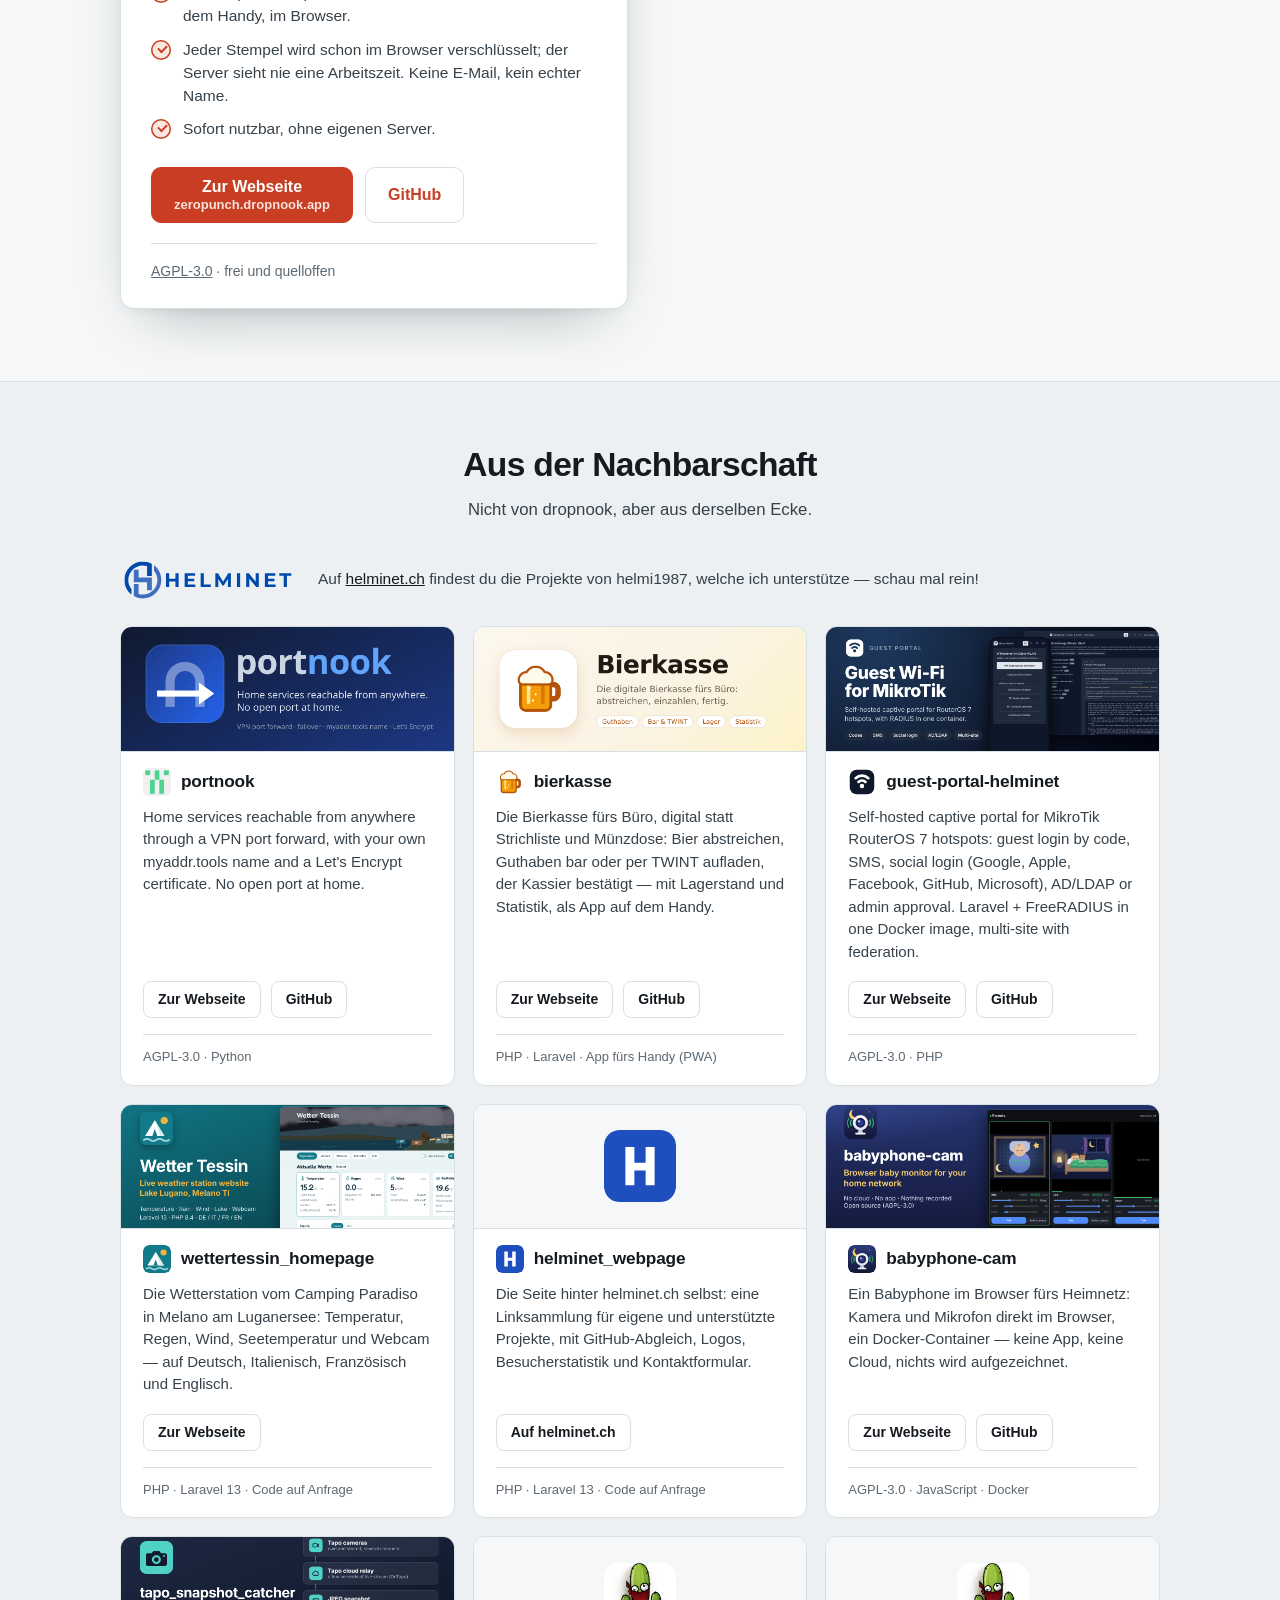
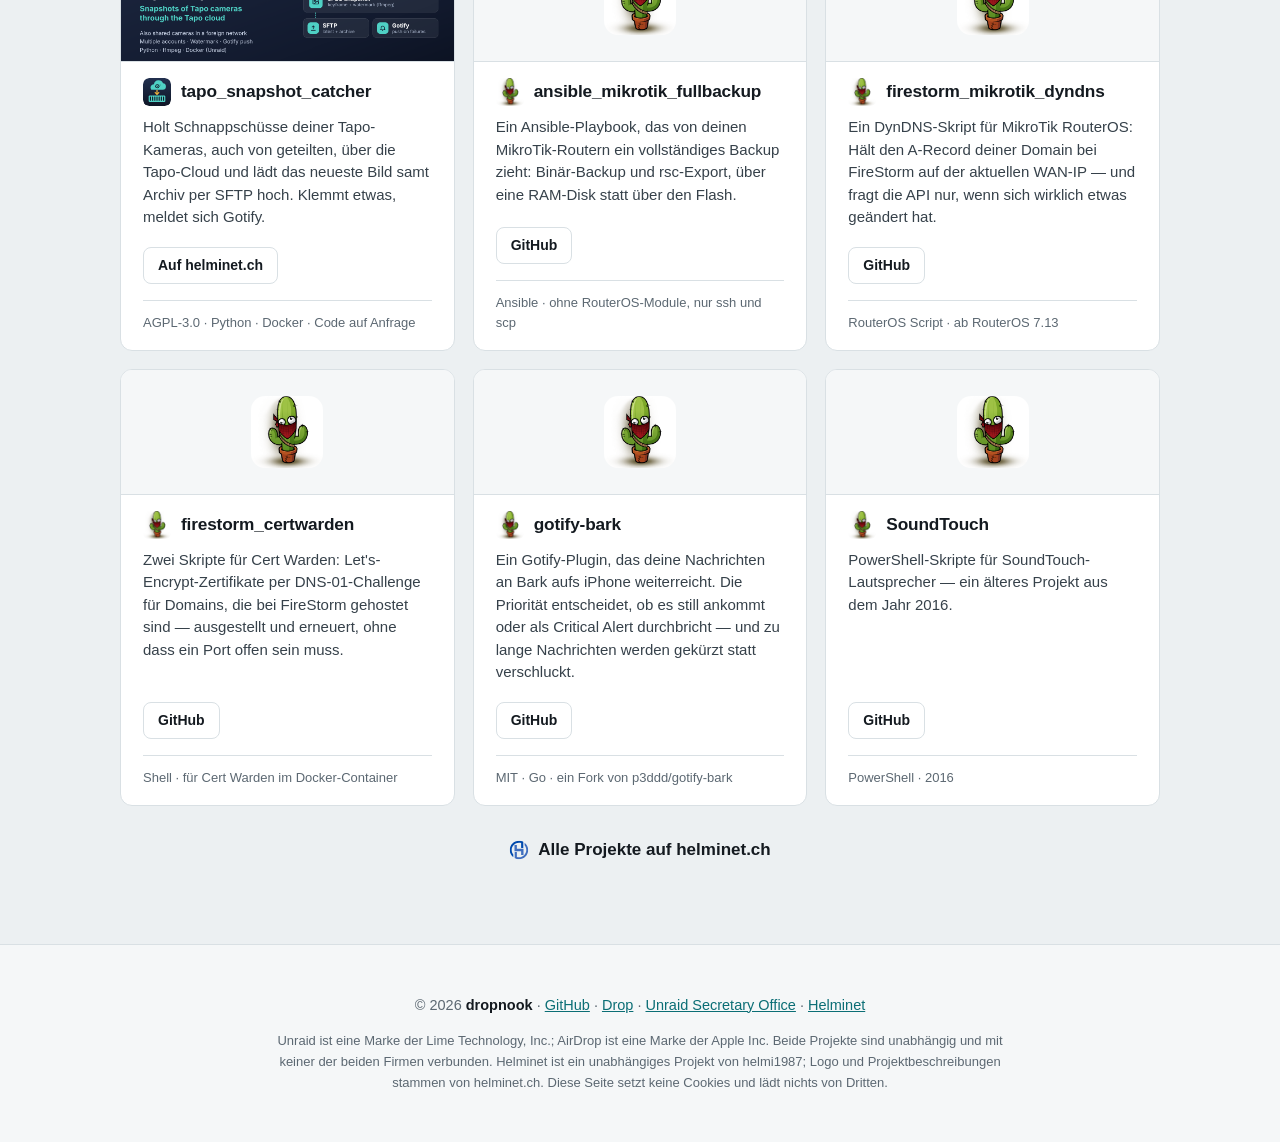
==== commit 88cde64d: "USO card: eleven characters with Fanboy, the Night Watchman as he is now; «Also by dropnook» with Ze" ====
--- a/de/index.html
+++ b/de/index.html
@@ -105,7 +105,7 @@
    "@id": "https://uso.dropnook.app/#software",
    "name": "Unraid Secretary Office",
    "alternateName": "USO",
-   "description": "Ein ganzes Team unterstützt dich bei deiner Serveradministration — zehn Figuren, jede kümmert sich um einen Teil davon.",
+   "description": "Ein ganzes Team unterstützt dich bei deiner Serveradministration — elf Figuren, jede kümmert sich um einen Teil davon.",
    "url": "https://uso.dropnook.app/",
    "applicationCategory": "UtilitiesApplication",
    "applicationSubCategory": "Server administration",
@@ -182,11 +182,11 @@
           <source media="(prefers-color-scheme: dark)" srcset="../logos/uso-title-dark.svg">
           <img src="../logos/uso-title-light.svg" width="580" height="60" alt="Unraid Secretary Office">
         </picture></h2>
-        <p class="what">Ein ganzes Team unterstützt dich bei deiner Serveradministration — zehn Figuren, jede kümmert sich um einen Teil davon.</p>
+        <p class="what">Ein ganzes Team unterstützt dich bei deiner Serveradministration — elf Figuren, jede kümmert sich um einen Teil davon.</p>
         <ul class="does">
           <li>Herr Backupsi sichert nach deinem Zeitplan, mit Kopia verschlüsselt auch ausser Haus; Herr Restori holt Apps, VMs, ganze Shares oder einzelne Dateien von überall zurück, wo eine Kopie liegt, und übt es regelmässig; ein Partner-Server bewahrt deine Kopien auf, auf Wunsch über das eigene Tailscale-Netz des Sekretariats; Frau Snapshotini führt die Snapshots.</li>
-          <li>Frau Moverelli hält den Pool schnell und aufgeräumt, Jack Streamer legt bereit, was als Nächstes in Emby, Jellyfin und Plex läuft.</li>
-          <li>Der Nachtwächter macht alle fünf Minuten seinen Rundgang, Frau Protokolli bringt alle Protokolle an einen Ort, Frau Putzteufel räumt weg, was niemand mehr braucht.</li>
+          <li>Frau Moverelli hält den Pool schnell und aufgeräumt, Jack Streamer legt bereit, was als Nächstes in Emby, Jellyfin und Plex läuft, und Fanboy regelt die Lüfter nach der Wärme, auch wenn das Array steht.</li>
+          <li>Der Nachtwächter wacht über Anmeldungen, Container, Daten und Netzwerk und meldet nur, was neu ist; Frau Protokolli bringt alle Protokolle an einen Ort, Frau Putzteufel räumt weg, was niemand mehr braucht.</li>
           <li>Der Teamchef schlägt vor, wen du einstellst, der Berater installiert mit dir, was fehlt — ein Plugin für Unraid 7.3.2 oder neuer, hinter Unraids Login.</li>
         </ul>
         <p class="ctas">
@@ -194,6 +194,34 @@
           <a class="btn ghost" href="https://github.com/dropnook/UnraidSecretaryOffice">GitHub</a>
         </p>
         <p class="meta"><a href="https://github.com/dropnook/UnraidSecretaryOffice/blob/main/LICENSE">GPL-3.0-or-later</a> · gemacht für Unraid</p>
+      </li>
+    </ul>
+  </div>
+</section>
+
+<section class="also" aria-labelledby="also-title">
+  <div class="wrap">
+    <div class="also-head">
+      <h2 id="also-title">Auch von dropnook</h2>
+      <p>Nicht für deinen Server — direkt nutzbar, so wie es ist.</p>
+    </div>
+    <ul class="single">
+      <li class="product zp">
+        <h2><img class="icon" src="../logos/zeropunch-icon.svg" width="52" height="52" alt=""><picture>
+          <source media="(prefers-color-scheme: dark)" srcset="../logos/zeropunch-title-dark.svg">
+          <img src="../logos/zeropunch-title-light.svg" width="250" height="60" alt="Zeropunch">
+        </picture></h2>
+        <p class="what">Eine Stempeluhr, die nichts über dich weiss.</p>
+        <ul class="does">
+          <li>Ein Knopf, «Stempeln», und eine Liste deiner Zeiten — auf dem Handy, im Browser.</li>
+          <li>Jeder Stempel wird schon im Browser verschlüsselt; der Server sieht nie eine Arbeitszeit. Keine E-Mail, kein echter Name.</li>
+          <li>Sofort nutzbar, ohne eigenen Server.</li>
+        </ul>
+        <p class="ctas">
+          <a class="btn two" href="https://zeropunch.dropnook.app/"><span>Zur Webseite</span><small>zeropunch.dropnook.app</small></a>
+          <a class="btn ghost" href="https://github.com/dropnook/zeropunch">GitHub</a>
+        </p>
+        <p class="meta"><a href="https://github.com/dropnook/zeropunch/blob/main/LICENSE">AGPL-3.0</a> · frei und quelloffen</p>
       </li>
     </ul>
   </div>
--- a/site.css
+++ b/site.css
@@ -8,6 +8,7 @@
   --line:#D9E0E4; --accent:#0B6E75; --accent-soft:#DFEFF0; --on-accent:#FFFFFF;
   --dn:#0B6E75; --dn-soft:#DFEFF0; --dn-on:#FFFFFF;
   --uso:#B8500B; --uso-soft:#FCEBDD; --uso-on:#FFFFFF;
+  --zp:#C93D22; --zp-soft:#FCE6E0; --zp-on:#FFFFFF;
   --shadow:0 24px 60px -30px rgba(18,27,33,.40), 0 4px 14px -8px rgba(18,27,33,.16);
   --radius:14px; color-scheme:light;
 }
@@ -17,6 +18,7 @@
     --line:#26313B; --accent:#54C0C4; --accent-soft:#13302F; --on-accent:#08161A;
     --dn:#54C0C4; --dn-soft:#13302F; --dn-on:#08161A;
     --uso:#FF9A4D; --uso-soft:#3A2414; --uso-on:#140A02;
+    --zp:#FF6B4A; --zp-soft:#3A1A14; --zp-on:#1A0804;
     --shadow:0 24px 60px -30px rgba(0,0,0,.9), 0 4px 14px -8px rgba(0,0,0,.6);
     color-scheme:dark;
   }
@@ -26,6 +28,7 @@
   --line:#26313B; --accent:#54C0C4; --accent-soft:#13302F; --on-accent:#08161A;
   --dn:#54C0C4; --dn-soft:#13302F; --dn-on:#08161A;
   --uso:#FF9A4D; --uso-soft:#3A2414; --uso-on:#140A02;
+  --zp:#FF6B4A; --zp-soft:#3A1A14; --zp-on:#1A0804;
   --shadow:0 24px 60px -30px rgba(0,0,0,.9), 0 4px 14px -8px rgba(0,0,0,.6);
   color-scheme:dark;
 }
@@ -100,6 +103,13 @@
          display:flex; flex-direction:column; background:var(--surface); border:1px solid var(--line);
          border-top:4px solid var(--accent); border-radius:var(--radius); padding:30px 30px 26px; box-shadow:var(--shadow)}
 .product.uso{--accent:var(--uso); --accent-soft:var(--uso-soft); --on-accent:var(--uso-on)}
+.product.zp{--accent:var(--zp); --accent-soft:var(--zp-soft); --on-accent:var(--zp-on)}
+.also{padding:0 0 72px}
+.also .also-head{max-width:1040px; margin:0 auto 18px}
+.also .also-head h2{margin:0 0 4px; font-size:22px}
+.also .also-head p{margin:0; color:var(--muted)}
+.also .single{list-style:none; padding:0; margin:0 auto; max-width:1040px; display:grid; grid-template-columns:repeat(2, minmax(0, 1fr)); gap:24px}
+@media (max-width:860px){ .also .single{grid-template-columns:1fr; max-width:600px} }
 .product h2{display:flex; align-items:center; gap:14px; min-height:56px; margin:0}
 .product .icon{width:52px; height:52px; flex:none}
 .product picture{min-width:0; flex:1}
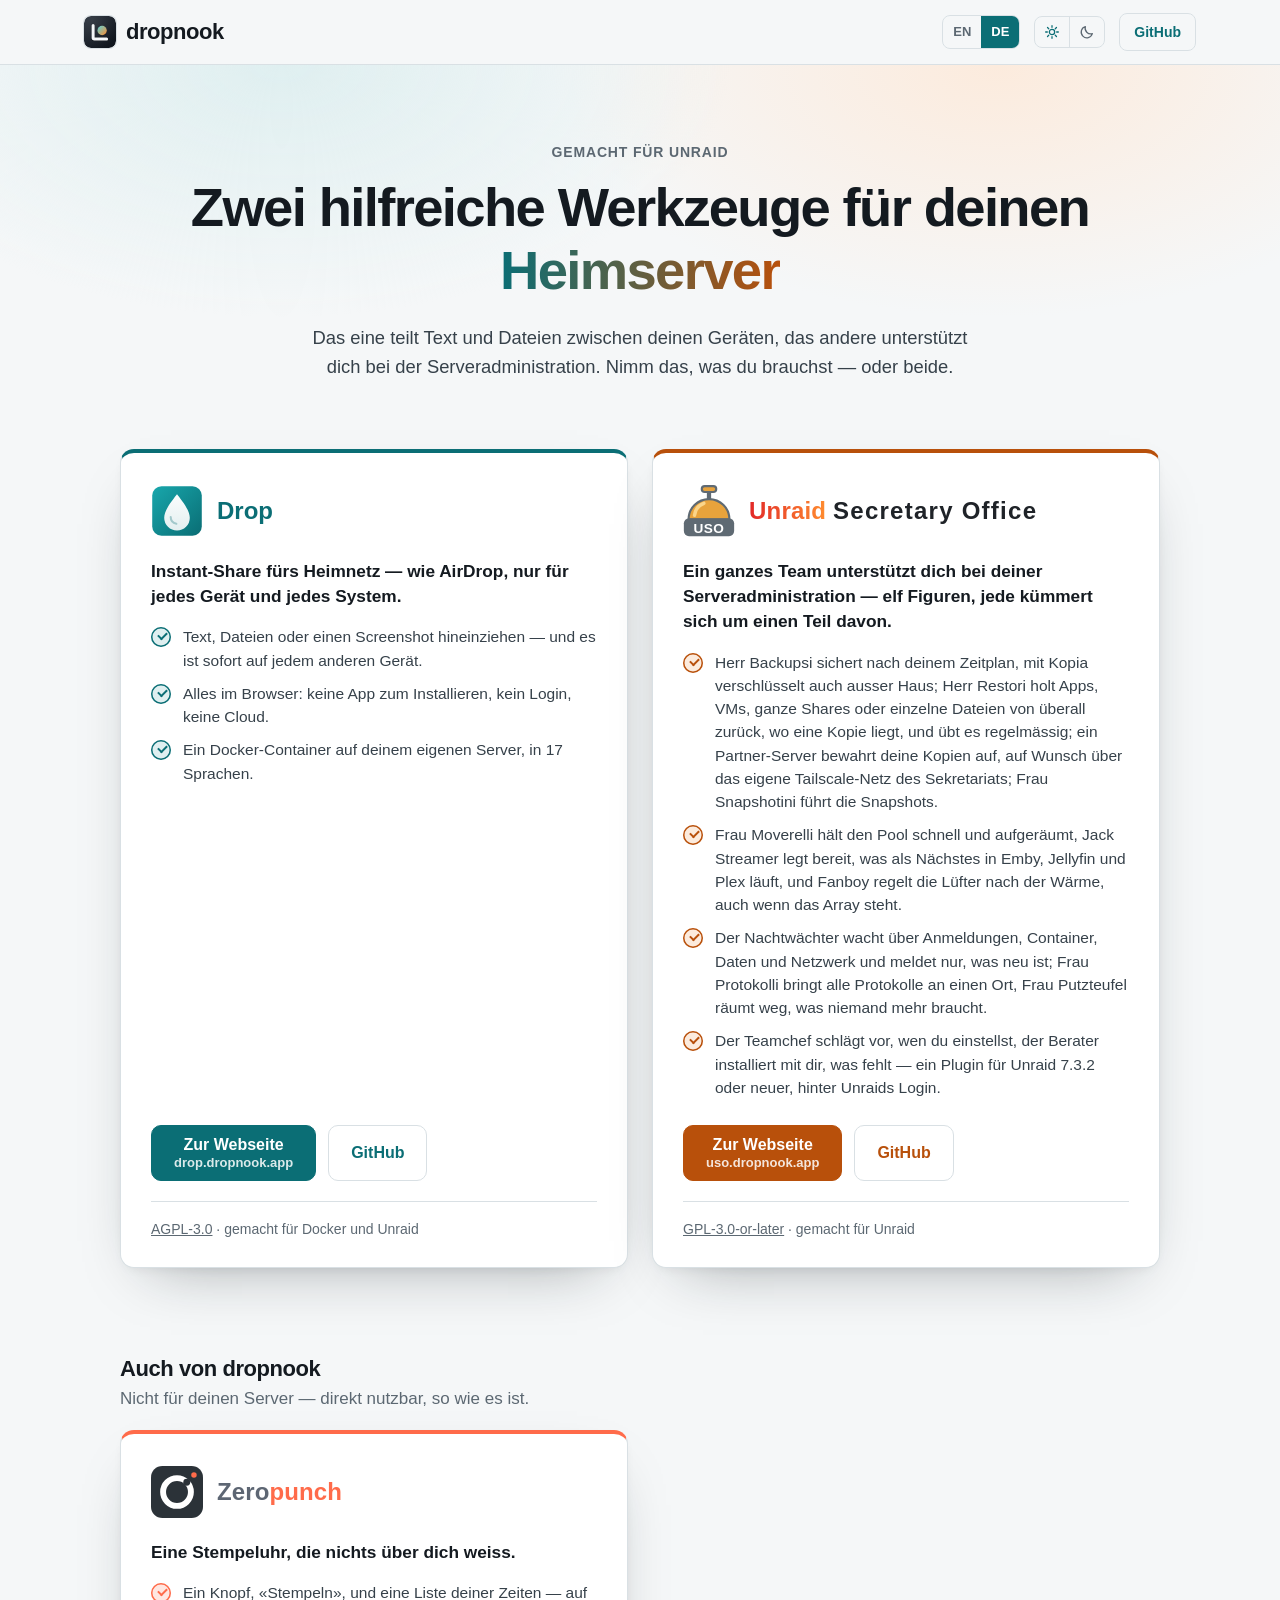
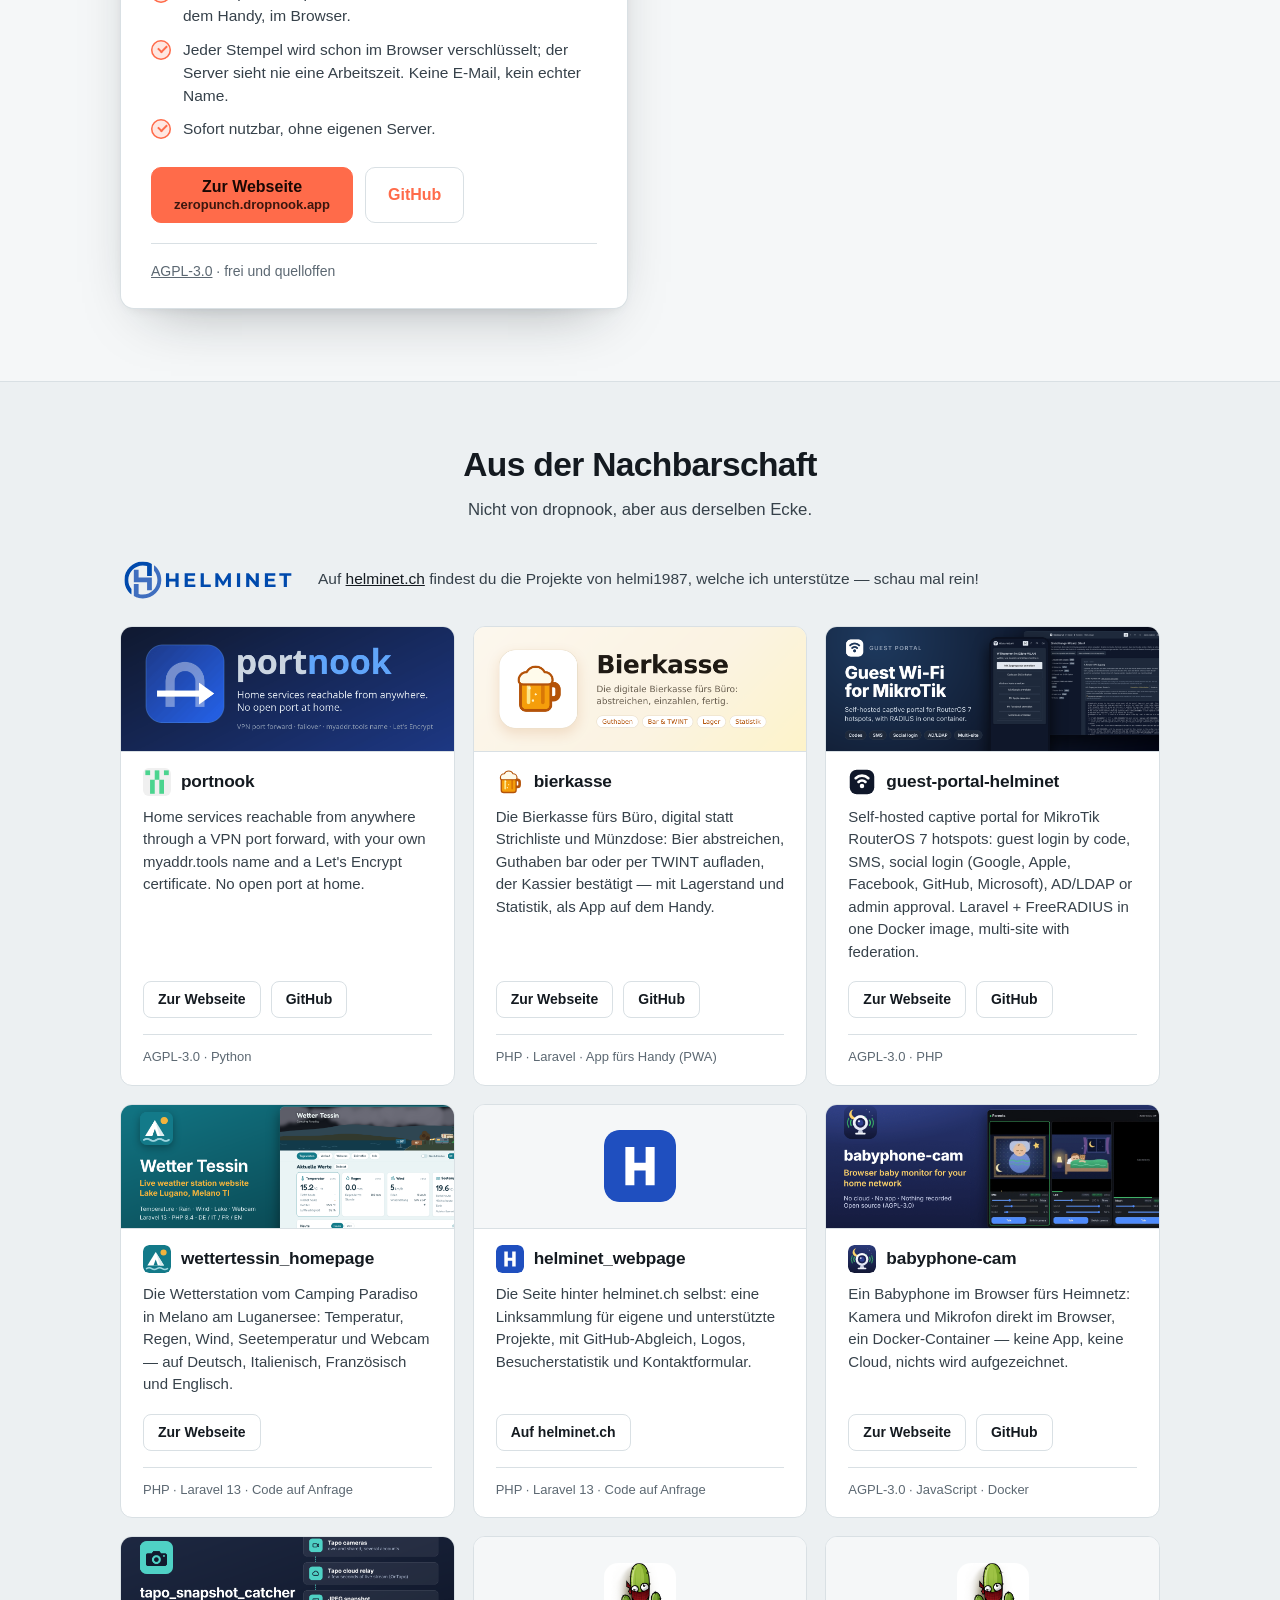
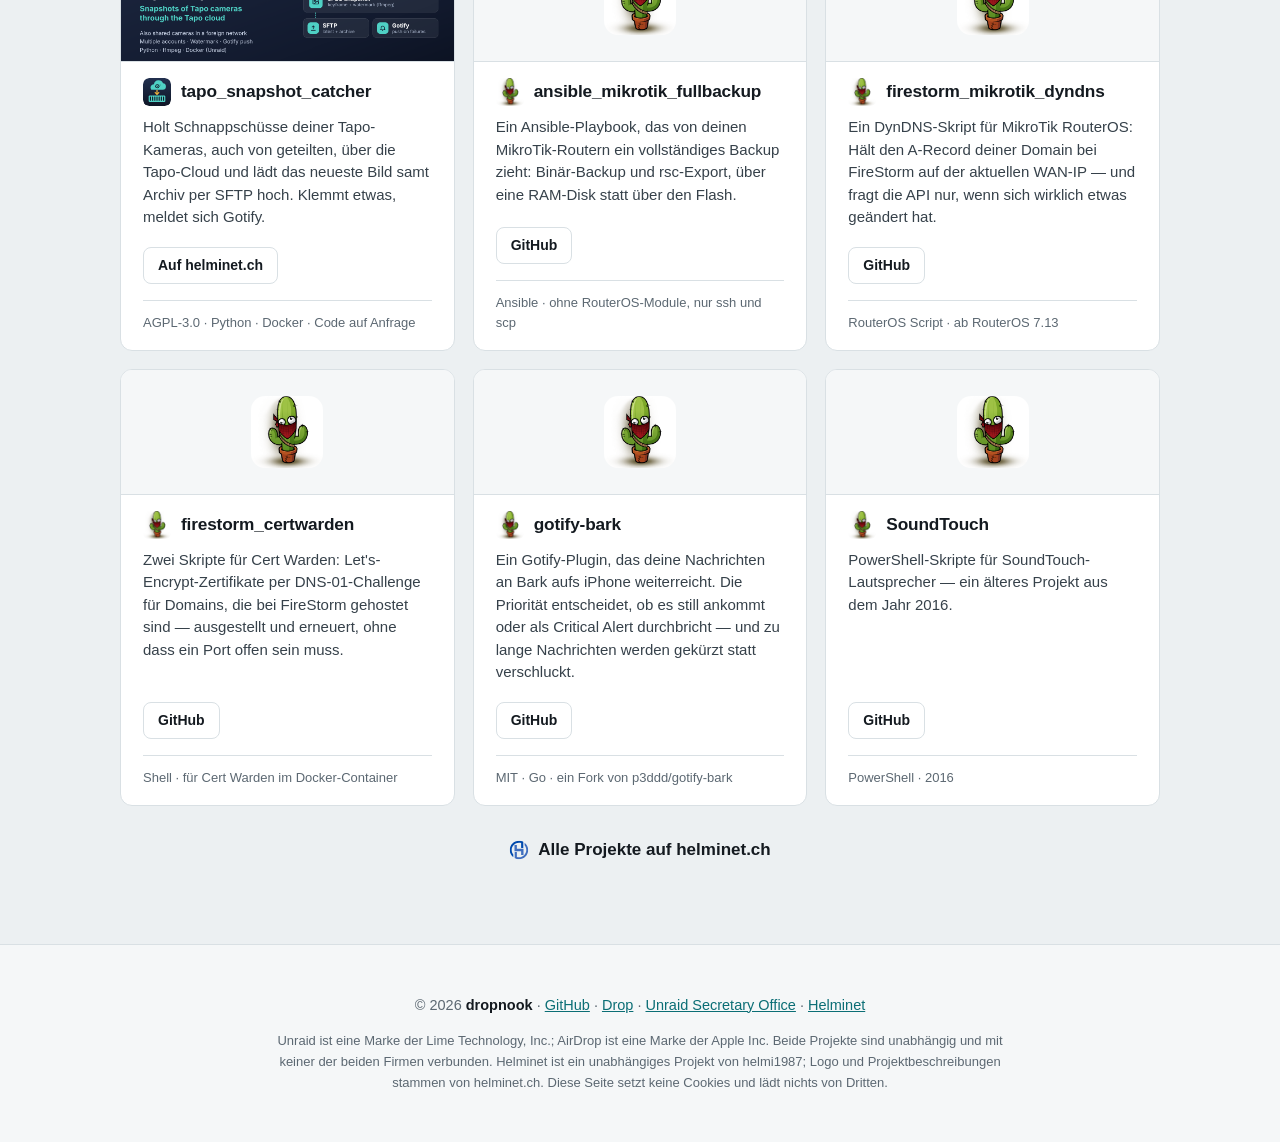
==== commit 8373ff7e: "Zeropunch card: its own title logos (Zero grey, punch #FF6B4A) and its orange as the accent in both " ====
--- a/de/index.html
+++ b/de/index.html
@@ -29,7 +29,7 @@
 <link rel="apple-touch-icon" href="../apple-touch-icon.png">
 <script src="../lang.js"></script>
 <script src="../theme.js"></script>
-<link rel="stylesheet" href="../site.css?v=3">
+<link rel="stylesheet" href="../site.css?v=5">
 <script type="application/ld+json">{
  "@context": "https://schema.org",
  "@graph": [
@@ -209,7 +209,7 @@
       <li class="product zp">
         <h2><img class="icon" src="../logos/zeropunch-icon.svg" width="52" height="52" alt=""><picture>
           <source media="(prefers-color-scheme: dark)" srcset="../logos/zeropunch-title-dark.svg">
-          <img src="../logos/zeropunch-title-light.svg" width="250" height="60" alt="Zeropunch">
+          <img src="../logos/zeropunch-title-light.svg" width="252" height="60" alt="Zeropunch">
         </picture></h2>
         <p class="what">Eine Stempeluhr, die nichts über dich weiss.</p>
         <ul class="does">
--- a/site.css
+++ b/site.css
@@ -8,7 +8,7 @@
   --line:#D9E0E4; --accent:#0B6E75; --accent-soft:#DFEFF0; --on-accent:#FFFFFF;
   --dn:#0B6E75; --dn-soft:#DFEFF0; --dn-on:#FFFFFF;
   --uso:#B8500B; --uso-soft:#FCEBDD; --uso-on:#FFFFFF;
-  --zp:#C93D22; --zp-soft:#FCE6E0; --zp-on:#FFFFFF;
+  --zp:#FF6B4A; --zp-soft:#FFE7E1; --zp-on:#1A0804;
   --shadow:0 24px 60px -30px rgba(18,27,33,.40), 0 4px 14px -8px rgba(18,27,33,.16);
   --radius:14px; color-scheme:light;
 }
@@ -103,6 +103,12 @@
          display:flex; flex-direction:column; background:var(--surface); border:1px solid var(--line);
          border-top:4px solid var(--accent); border-radius:var(--radius); padding:30px 30px 26px; box-shadow:var(--shadow)}
 .product.uso{--accent:var(--uso); --accent-soft:var(--uso-soft); --on-accent:var(--uso-on)}
+/* the whole card opens the product's site (its first button stretched over the card); GitHub and the licence stay their own links */
+.product{position:relative; transition:transform .15s ease, box-shadow .15s ease}
+.product .btn.two::after{content:""; position:absolute; inset:0; border-radius:var(--radius)}
+.product .btn.ghost, .product .meta a{position:relative; z-index:1}
+.product:hover{transform:translateY(-2px); cursor:pointer}
+@media (prefers-reduced-motion:reduce){ .product, .product:hover{transition:none; transform:none} }
 .product.zp{--accent:var(--zp); --accent-soft:var(--zp-soft); --on-accent:var(--zp-on)}
 .also{padding:0 0 72px}
 .also .also-head{max-width:1040px; margin:0 auto 18px}
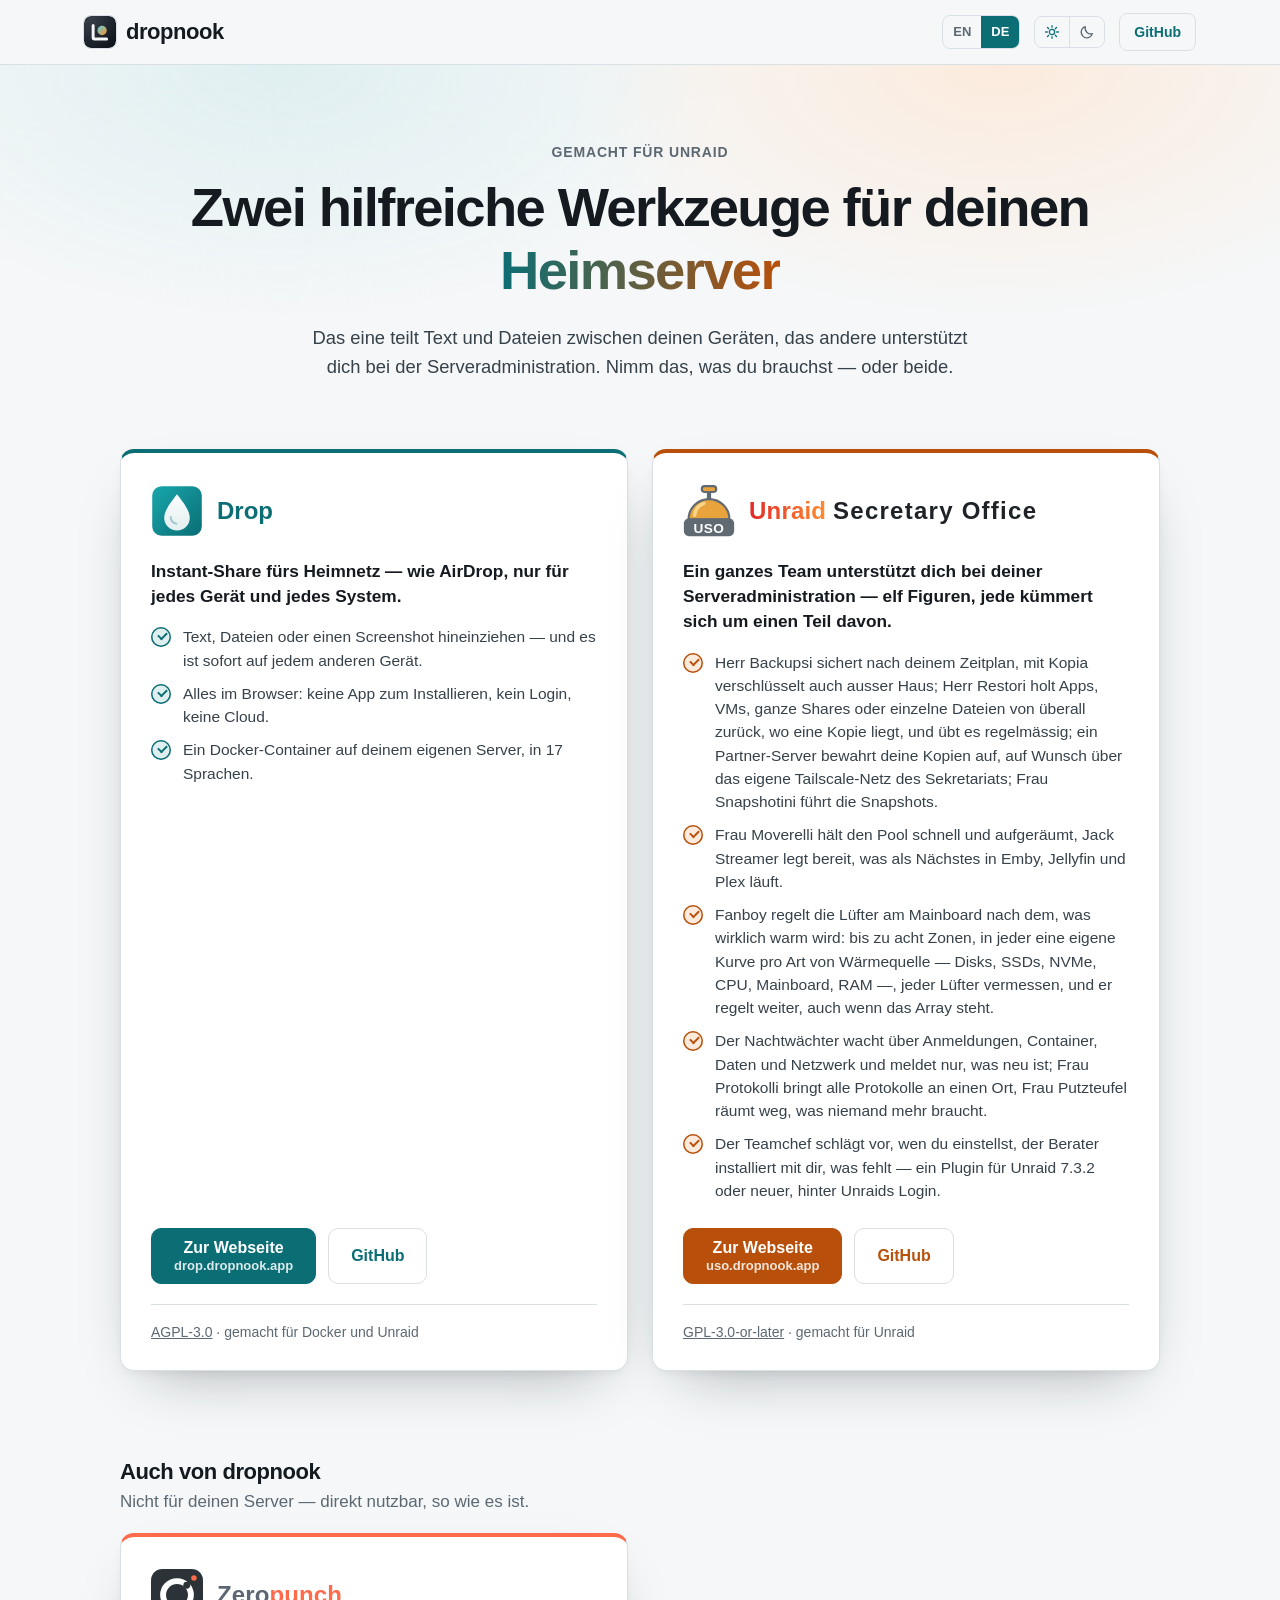
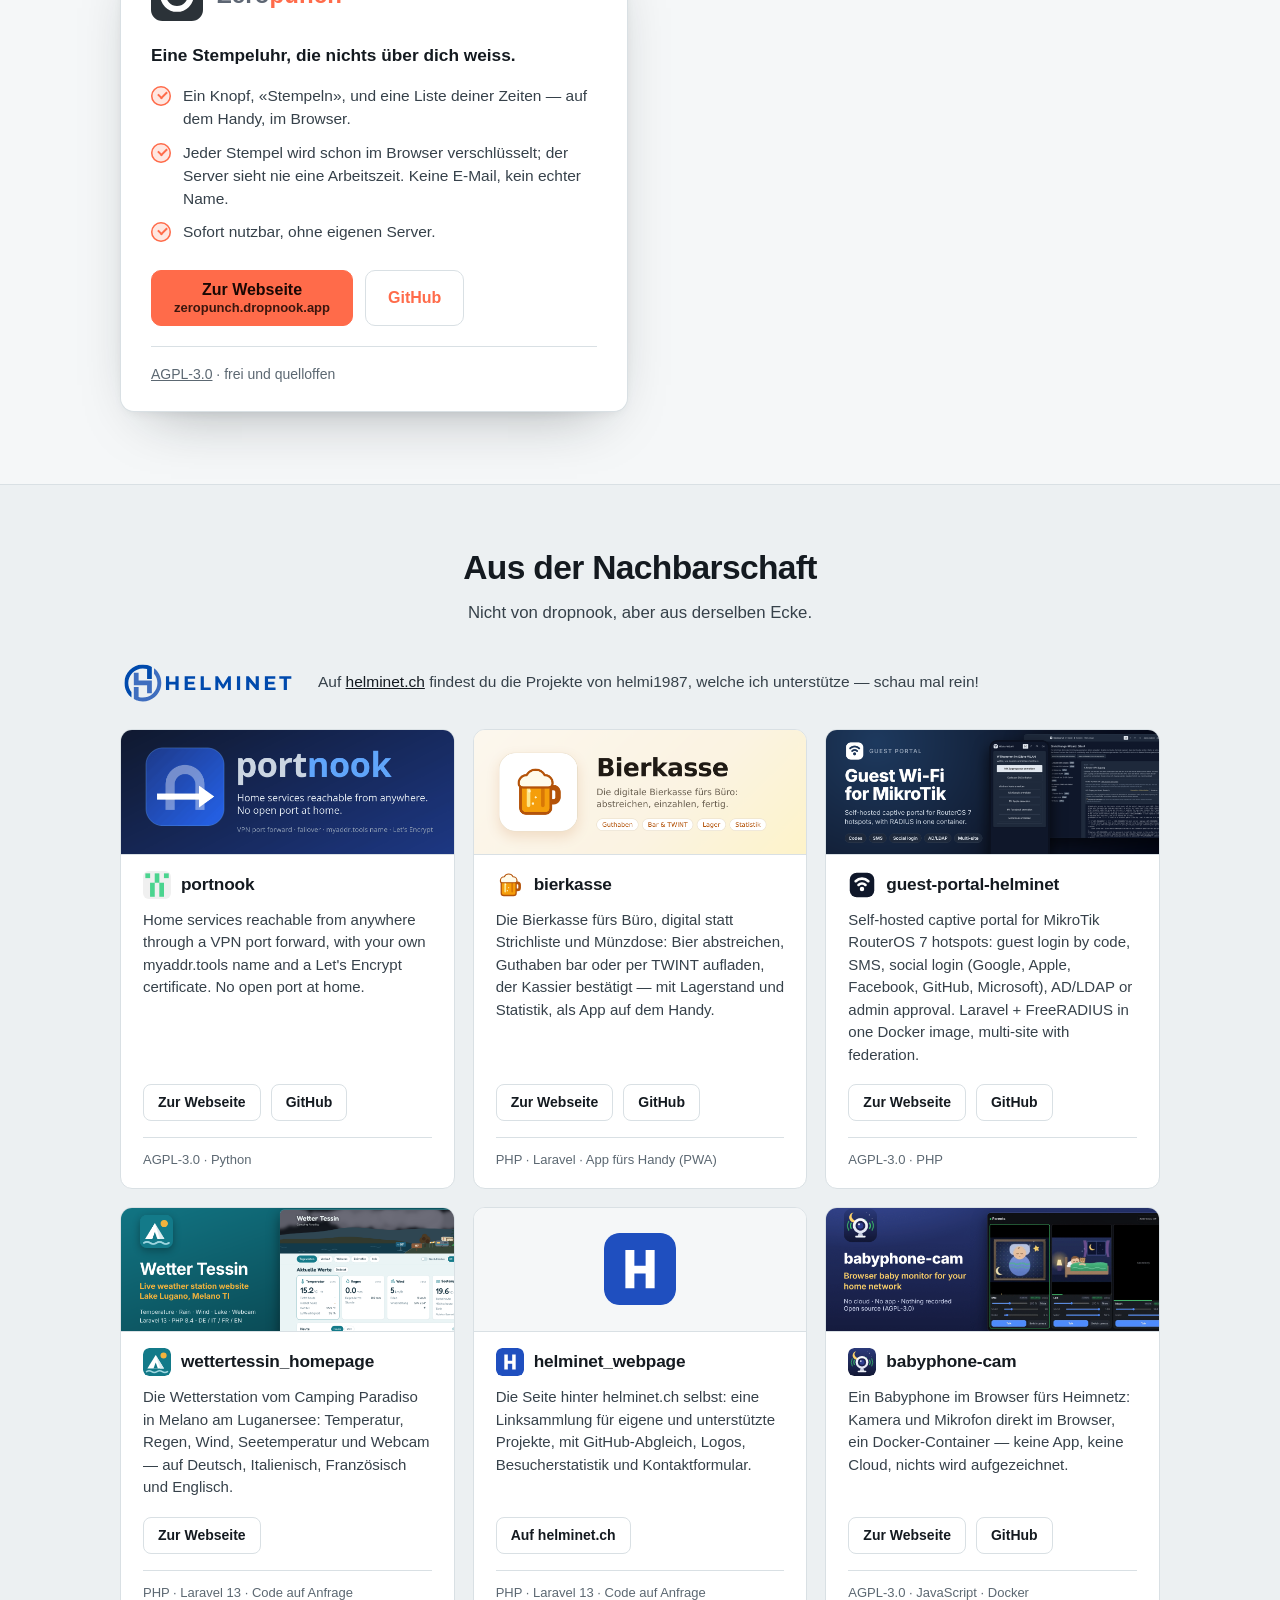
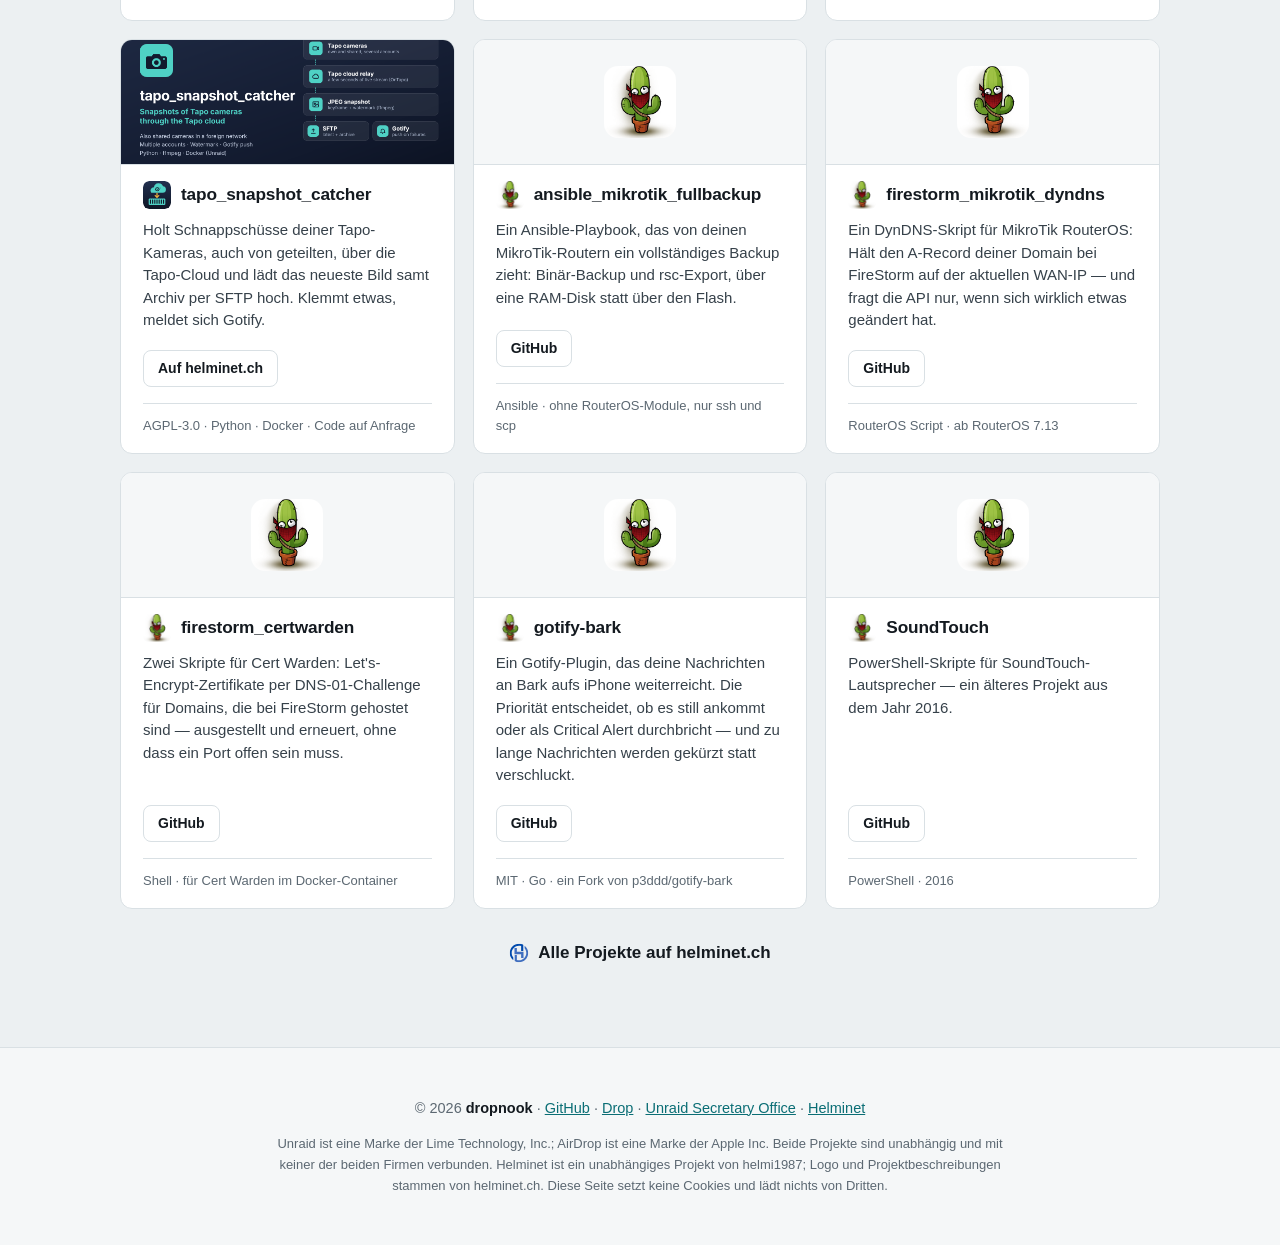
==== commit 43e9ce98: "USO card: Fanboy gets his own point — zones, a curve per kind of heat source, measured fans, steerin" ====
--- a/de/index.html
+++ b/de/index.html
@@ -29,7 +29,7 @@
 <link rel="apple-touch-icon" href="../apple-touch-icon.png">
 <script src="../lang.js"></script>
 <script src="../theme.js"></script>
-<link rel="stylesheet" href="../site.css?v=5">
+<link rel="stylesheet" href="../site.css?v=6">
 <script type="application/ld+json">{
  "@context": "https://schema.org",
  "@graph": [
@@ -185,7 +185,8 @@
         <p class="what">Ein ganzes Team unterstützt dich bei deiner Serveradministration — elf Figuren, jede kümmert sich um einen Teil davon.</p>
         <ul class="does">
           <li>Herr Backupsi sichert nach deinem Zeitplan, mit Kopia verschlüsselt auch ausser Haus; Herr Restori holt Apps, VMs, ganze Shares oder einzelne Dateien von überall zurück, wo eine Kopie liegt, und übt es regelmässig; ein Partner-Server bewahrt deine Kopien auf, auf Wunsch über das eigene Tailscale-Netz des Sekretariats; Frau Snapshotini führt die Snapshots.</li>
-          <li>Frau Moverelli hält den Pool schnell und aufgeräumt, Jack Streamer legt bereit, was als Nächstes in Emby, Jellyfin und Plex läuft, und Fanboy regelt die Lüfter nach der Wärme, auch wenn das Array steht.</li>
+          <li>Frau Moverelli hält den Pool schnell und aufgeräumt, Jack Streamer legt bereit, was als Nächstes in Emby, Jellyfin und Plex läuft.</li>
+          <li>Fanboy regelt die Lüfter am Mainboard nach dem, was wirklich warm wird: bis zu acht Zonen, in jeder eine eigene Kurve pro Art von Wärmequelle — Disks, SSDs, NVMe, CPU, Mainboard, RAM —, jeder Lüfter vermessen, und er regelt weiter, auch wenn das Array steht.</li>
           <li>Der Nachtwächter wacht über Anmeldungen, Container, Daten und Netzwerk und meldet nur, was neu ist; Frau Protokolli bringt alle Protokolle an einen Ort, Frau Putzteufel räumt weg, was niemand mehr braucht.</li>
           <li>Der Teamchef schlägt vor, wen du einstellst, der Berater installiert mit dir, was fehlt — ein Plugin für Unraid 7.3.2 oder neuer, hinter Unraids Login.</li>
         </ul>
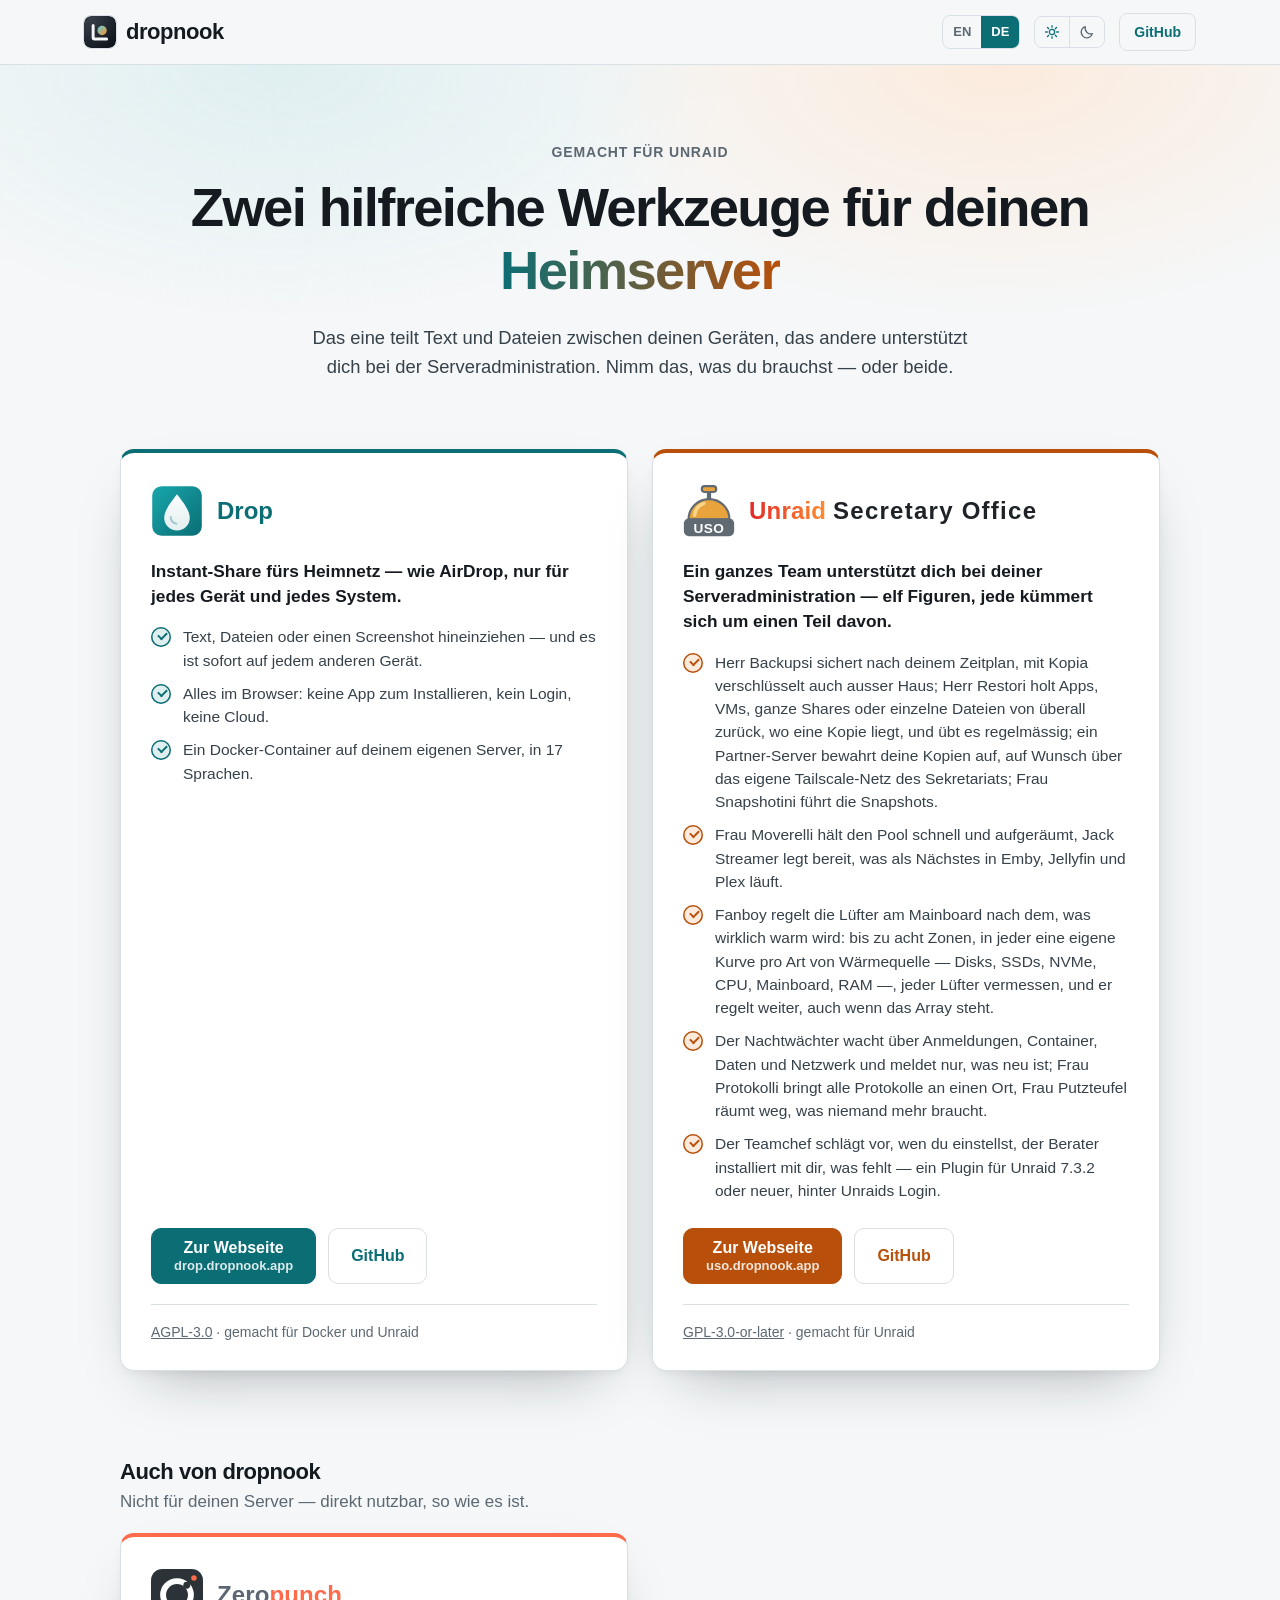
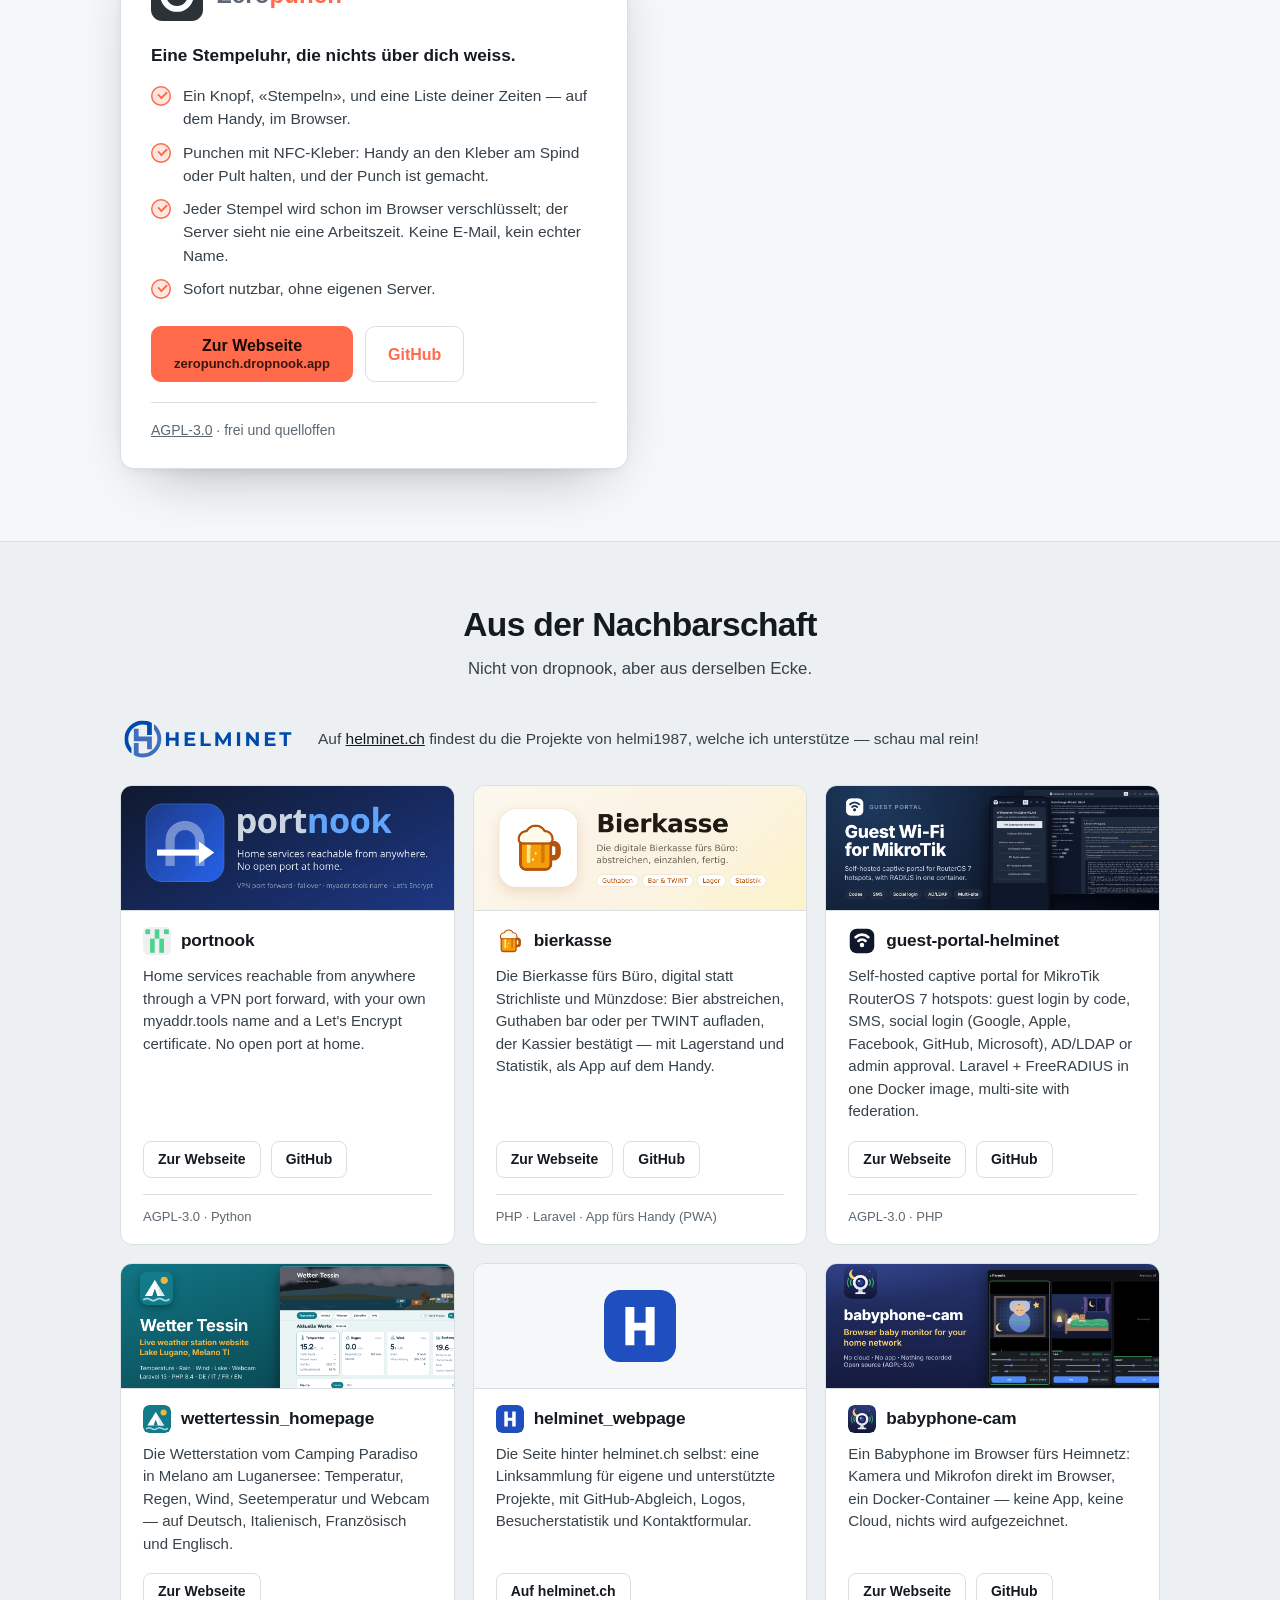
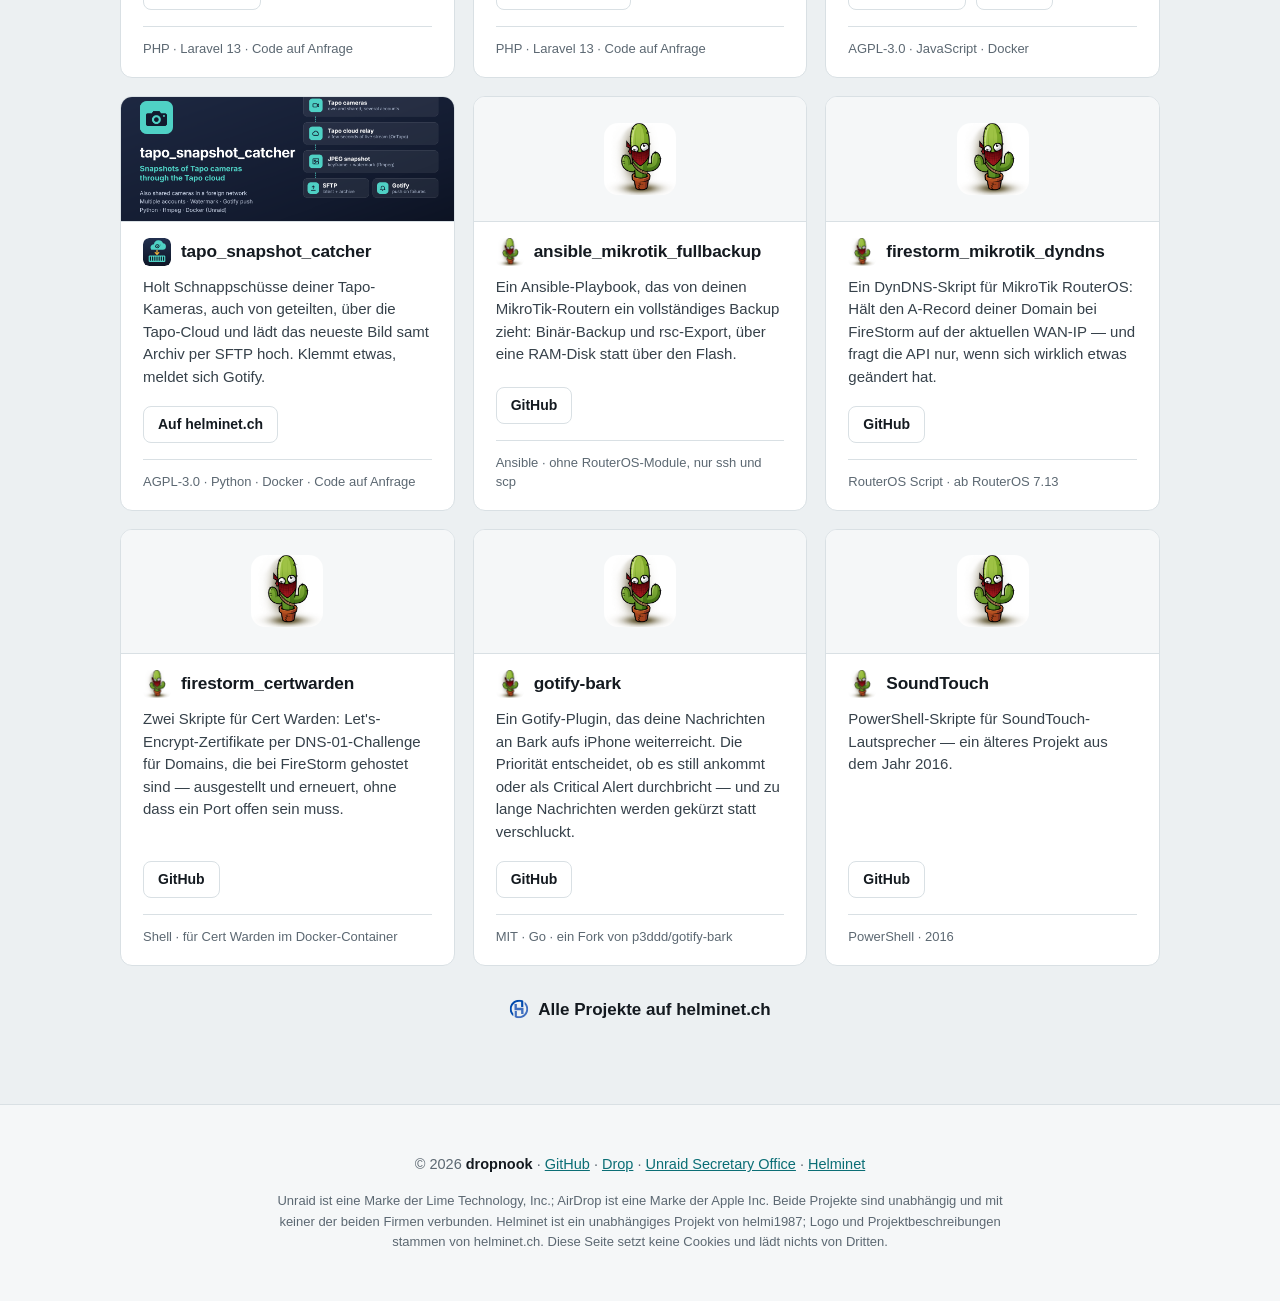
==== commit 940b86e0: "Zeropunch: punch with an NFC sticker" ====
--- a/de/index.html
+++ b/de/index.html
@@ -215,6 +215,7 @@
         <p class="what">Eine Stempeluhr, die nichts über dich weiss.</p>
         <ul class="does">
           <li>Ein Knopf, «Stempeln», und eine Liste deiner Zeiten — auf dem Handy, im Browser.</li>
+          <li>Punchen mit NFC-Kleber: Handy an den Kleber am Spind oder Pult halten, und der Punch ist gemacht.</li>
           <li>Jeder Stempel wird schon im Browser verschlüsselt; der Server sieht nie eine Arbeitszeit. Keine E-Mail, kein echter Name.</li>
           <li>Sofort nutzbar, ohne eigenen Server.</li>
         </ul>
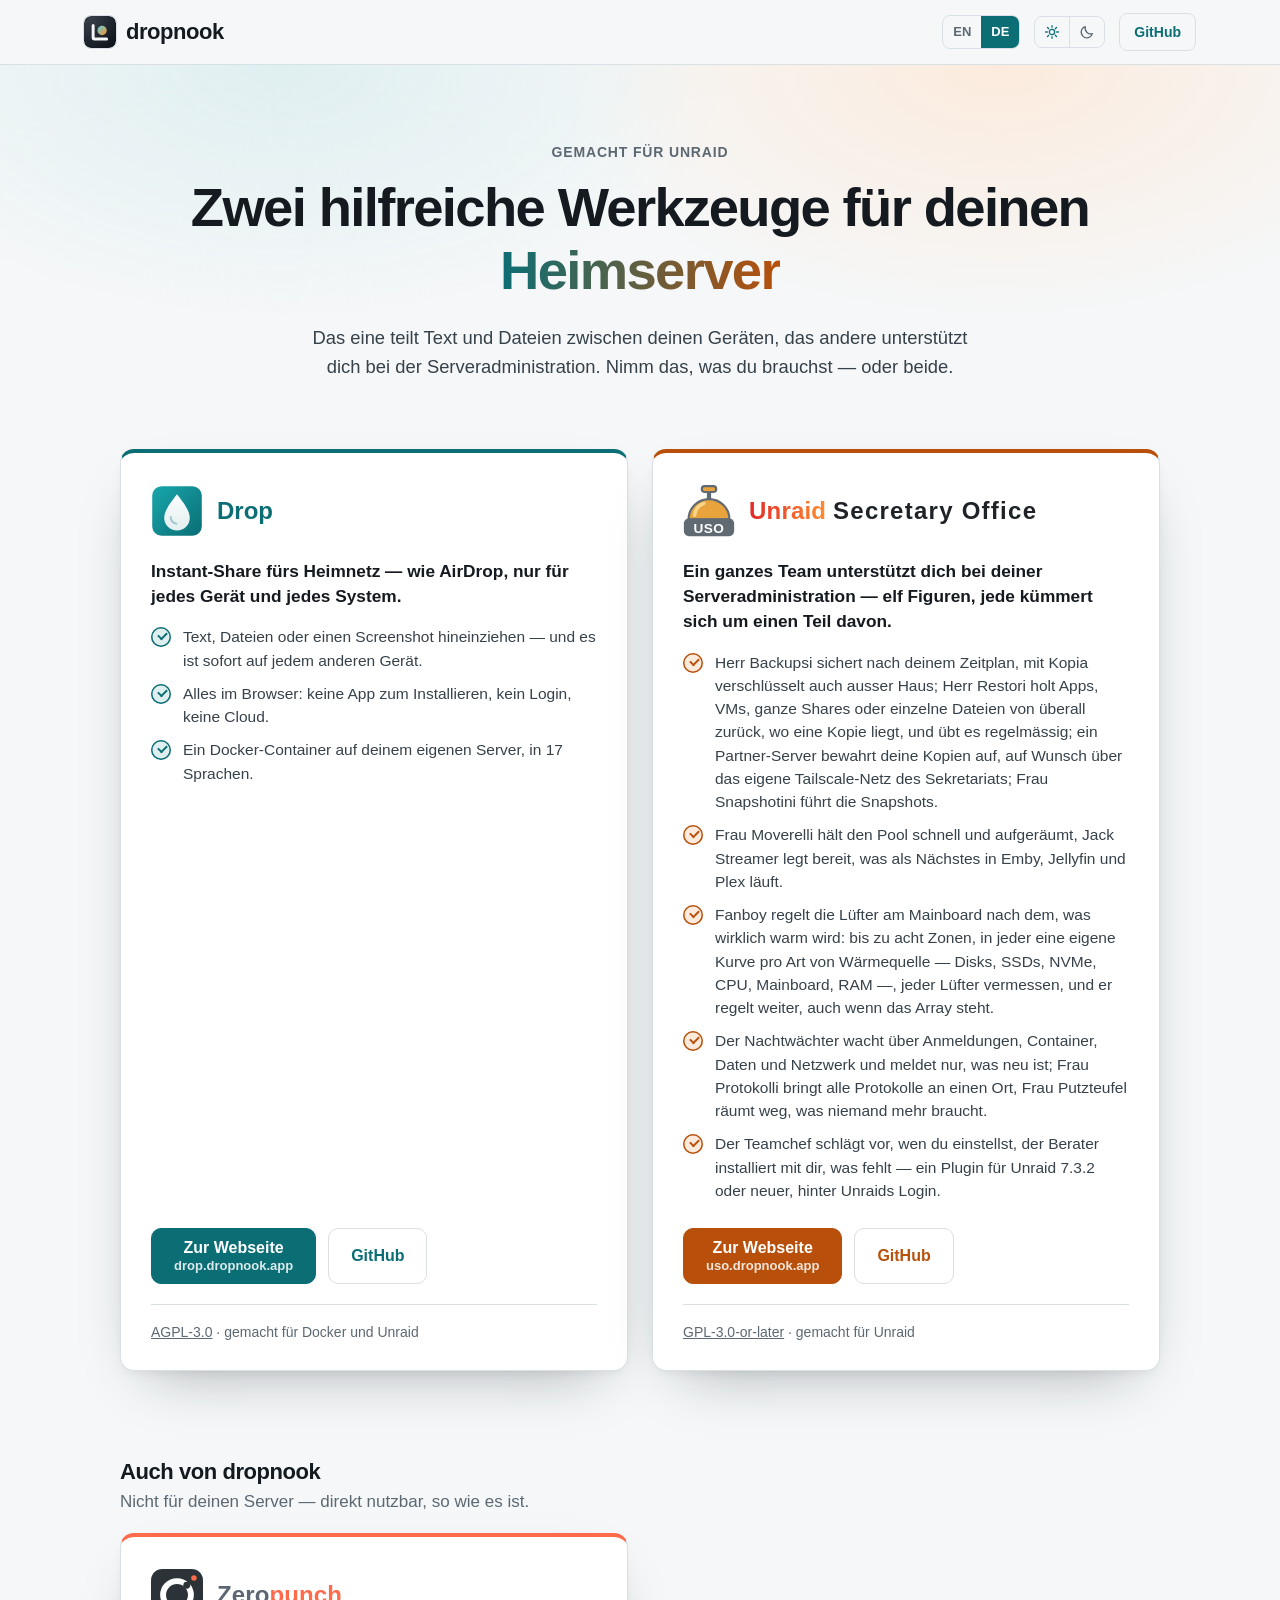
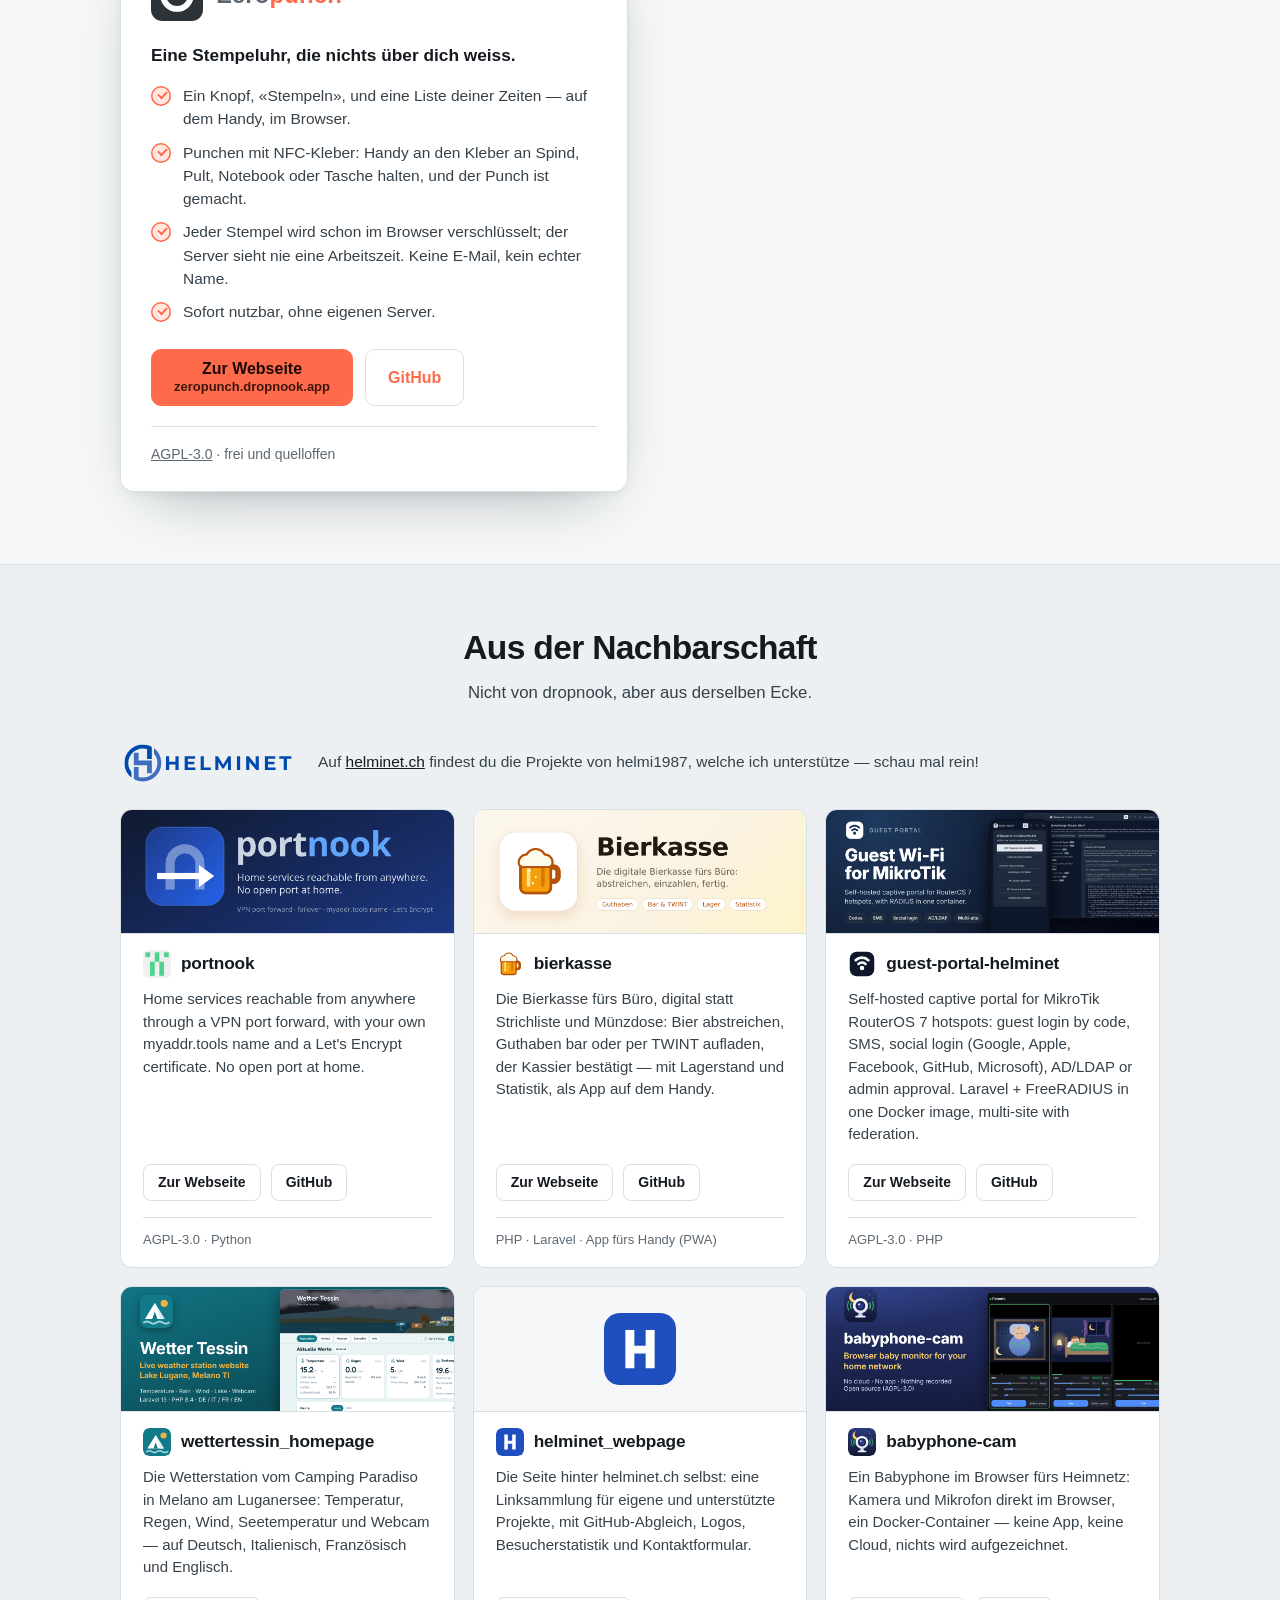
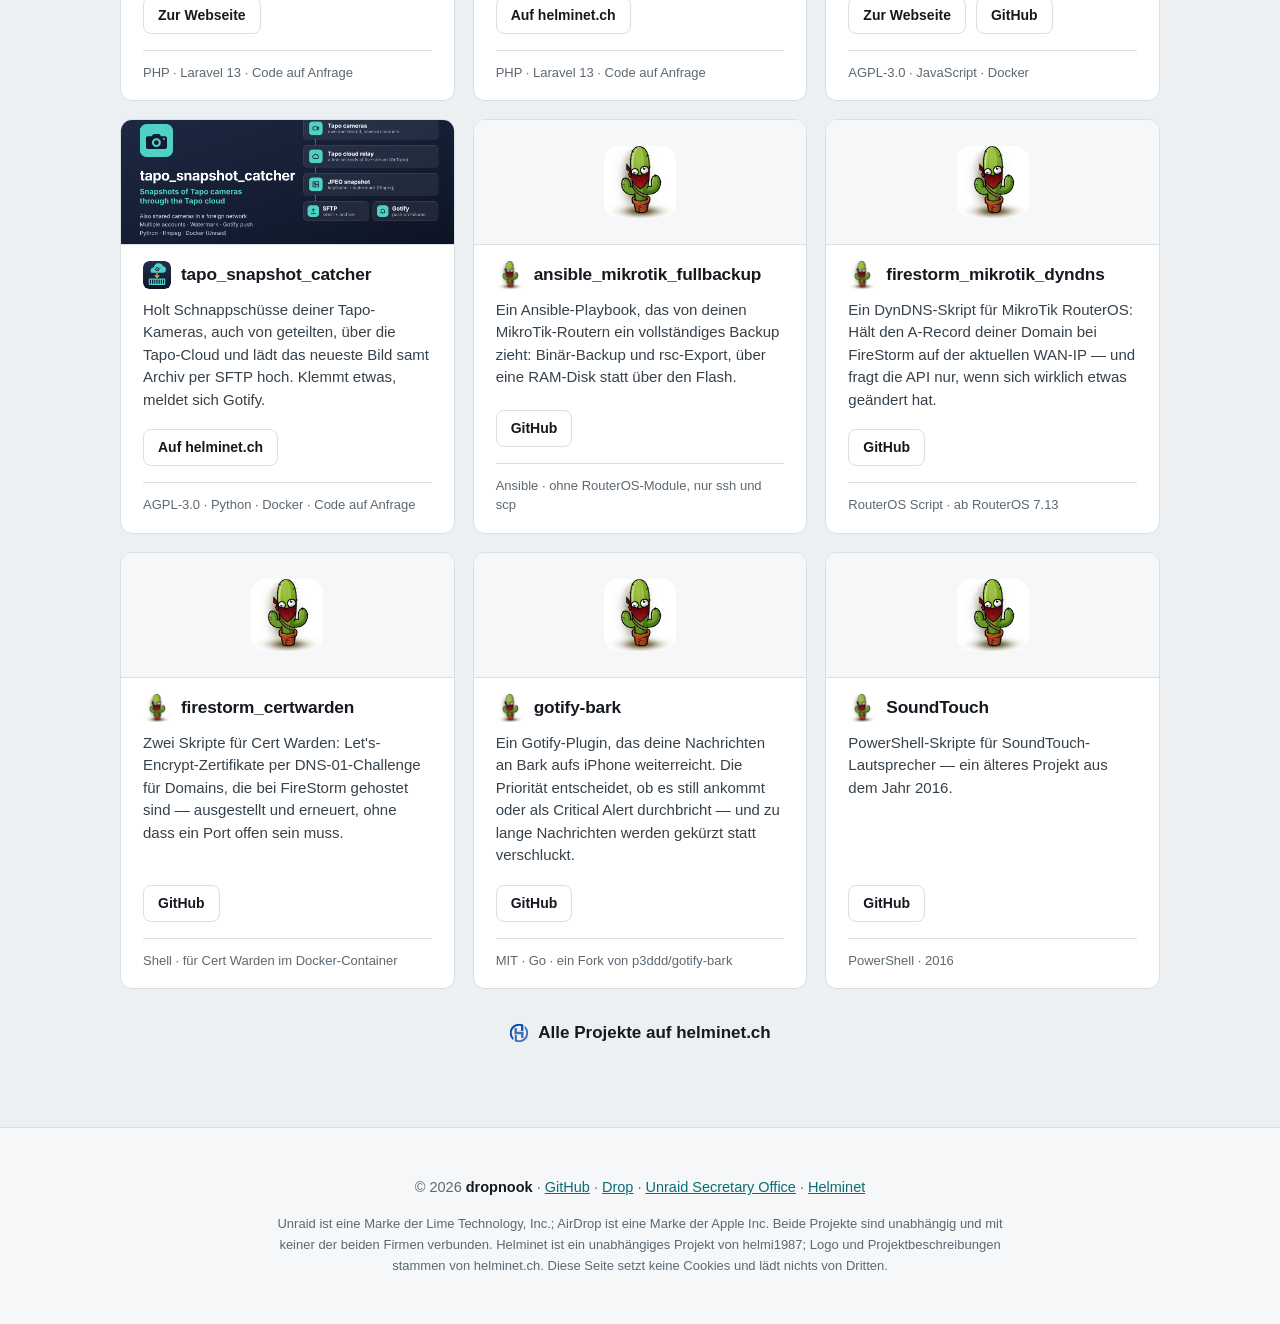
==== commit ee16eb9a: "Zeropunch card: locker, desk, notebook or bag" ====
--- a/de/index.html
+++ b/de/index.html
@@ -215,7 +215,7 @@
         <p class="what">Eine Stempeluhr, die nichts über dich weiss.</p>
         <ul class="does">
           <li>Ein Knopf, «Stempeln», und eine Liste deiner Zeiten — auf dem Handy, im Browser.</li>
-          <li>Punchen mit NFC-Kleber: Handy an den Kleber am Spind oder Pult halten, und der Punch ist gemacht.</li>
+          <li>Punchen mit NFC-Kleber: Handy an den Kleber an Spind, Pult, Notebook oder Tasche halten, und der Punch ist gemacht.</li>
           <li>Jeder Stempel wird schon im Browser verschlüsselt; der Server sieht nie eine Arbeitszeit. Keine E-Mail, kein echter Name.</li>
           <li>Sofort nutzbar, ohne eigenen Server.</li>
         </ul>
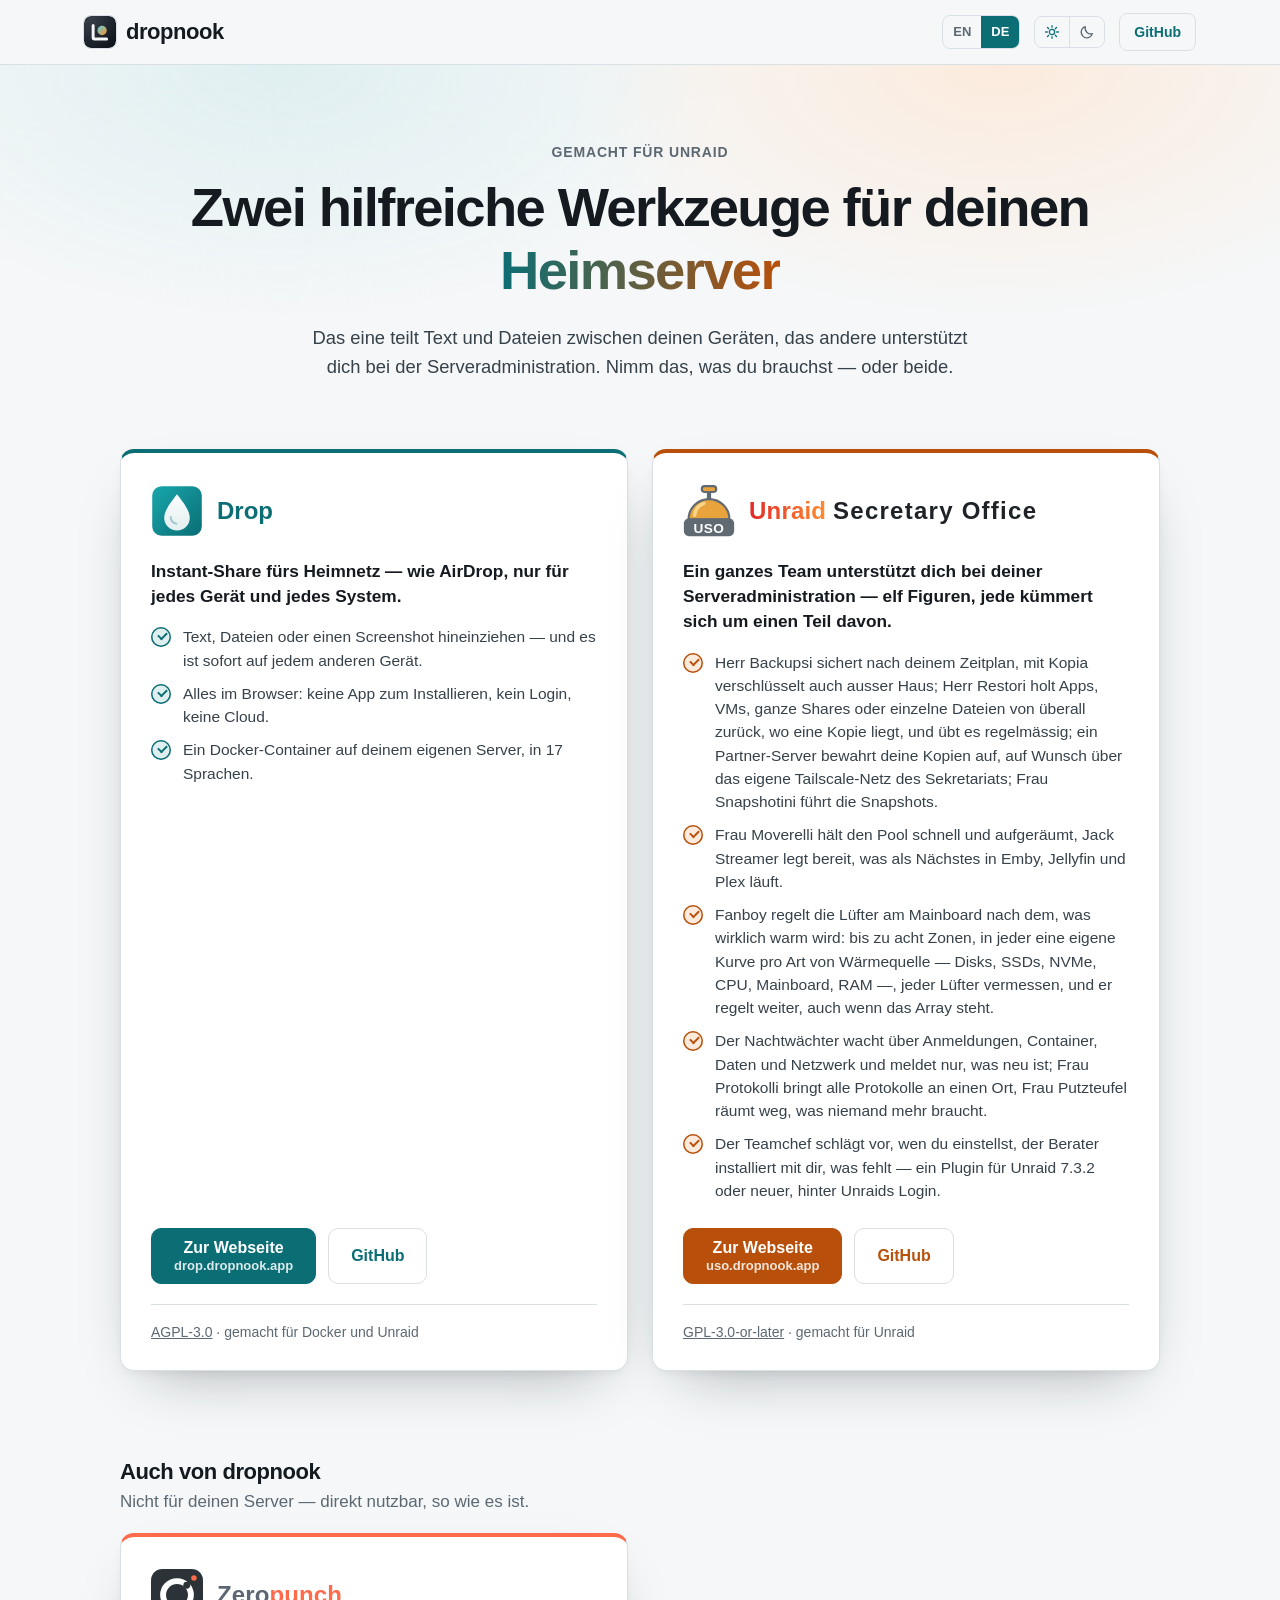
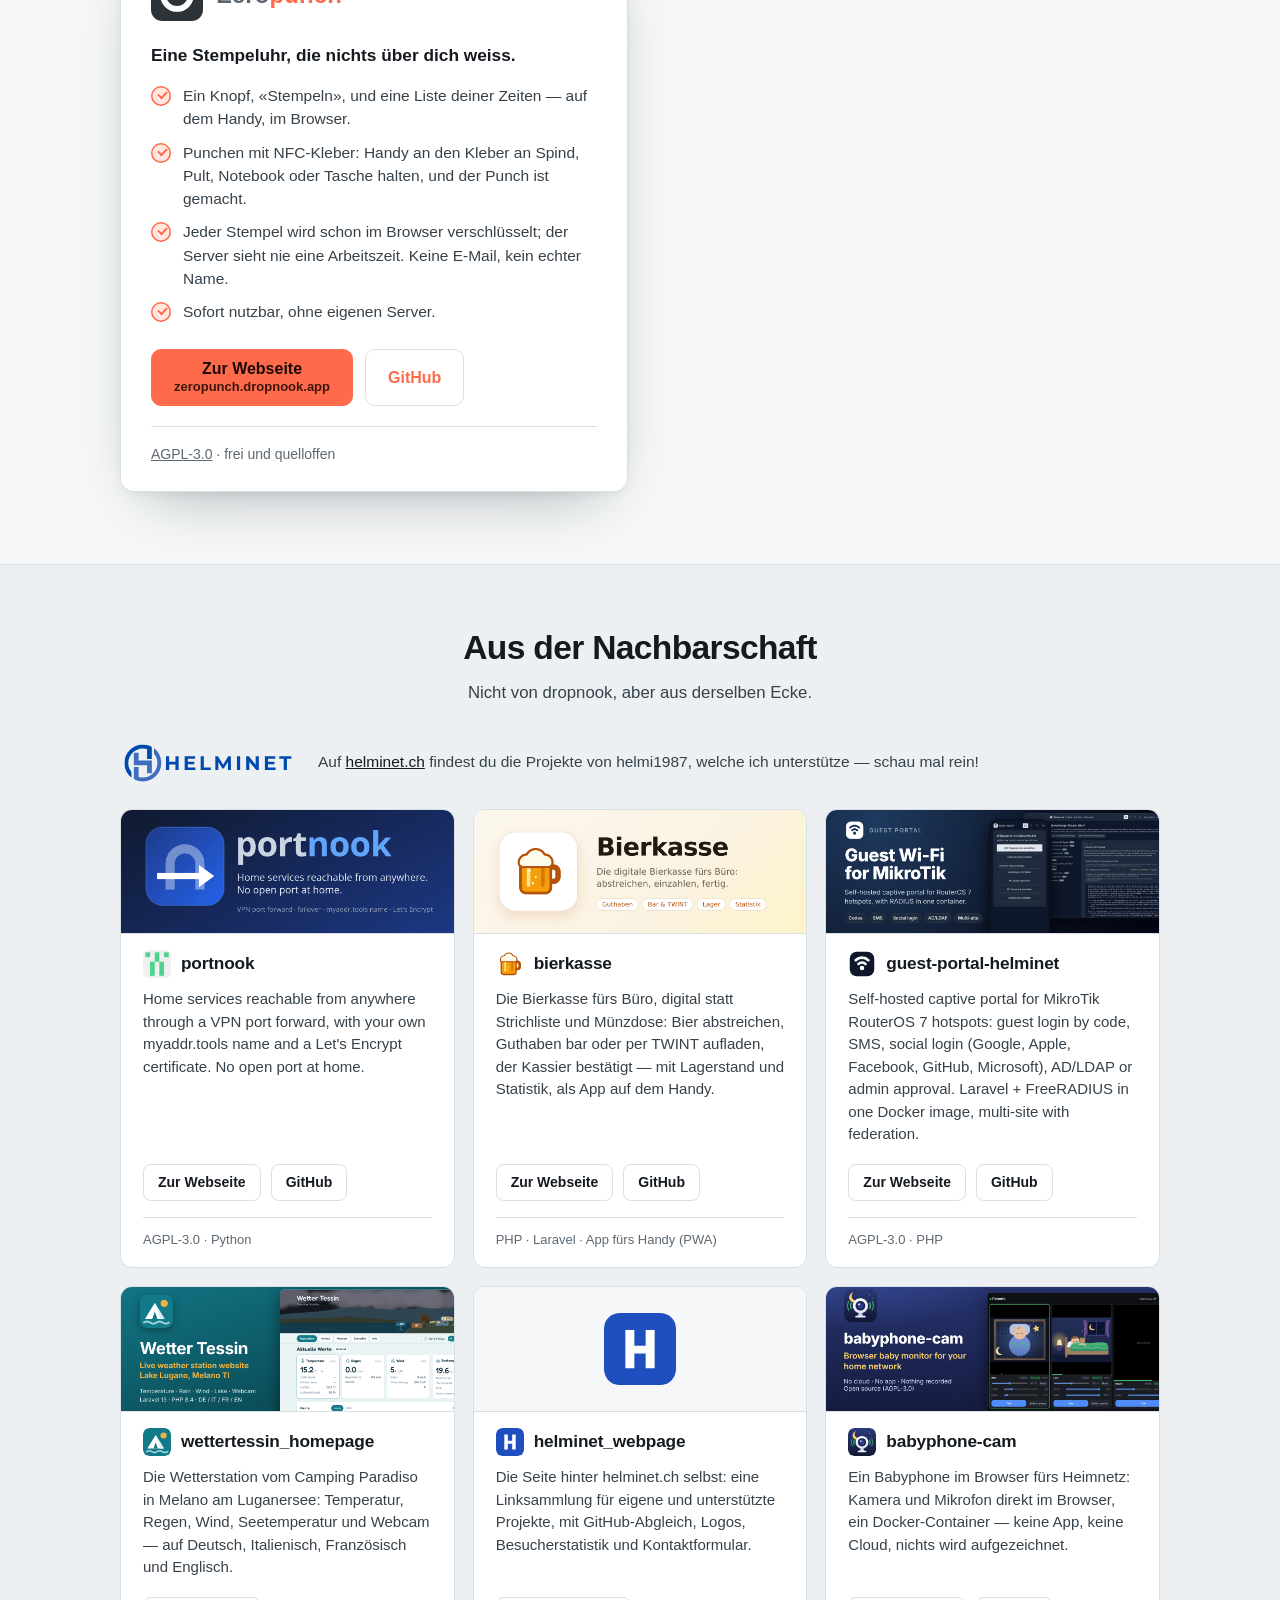
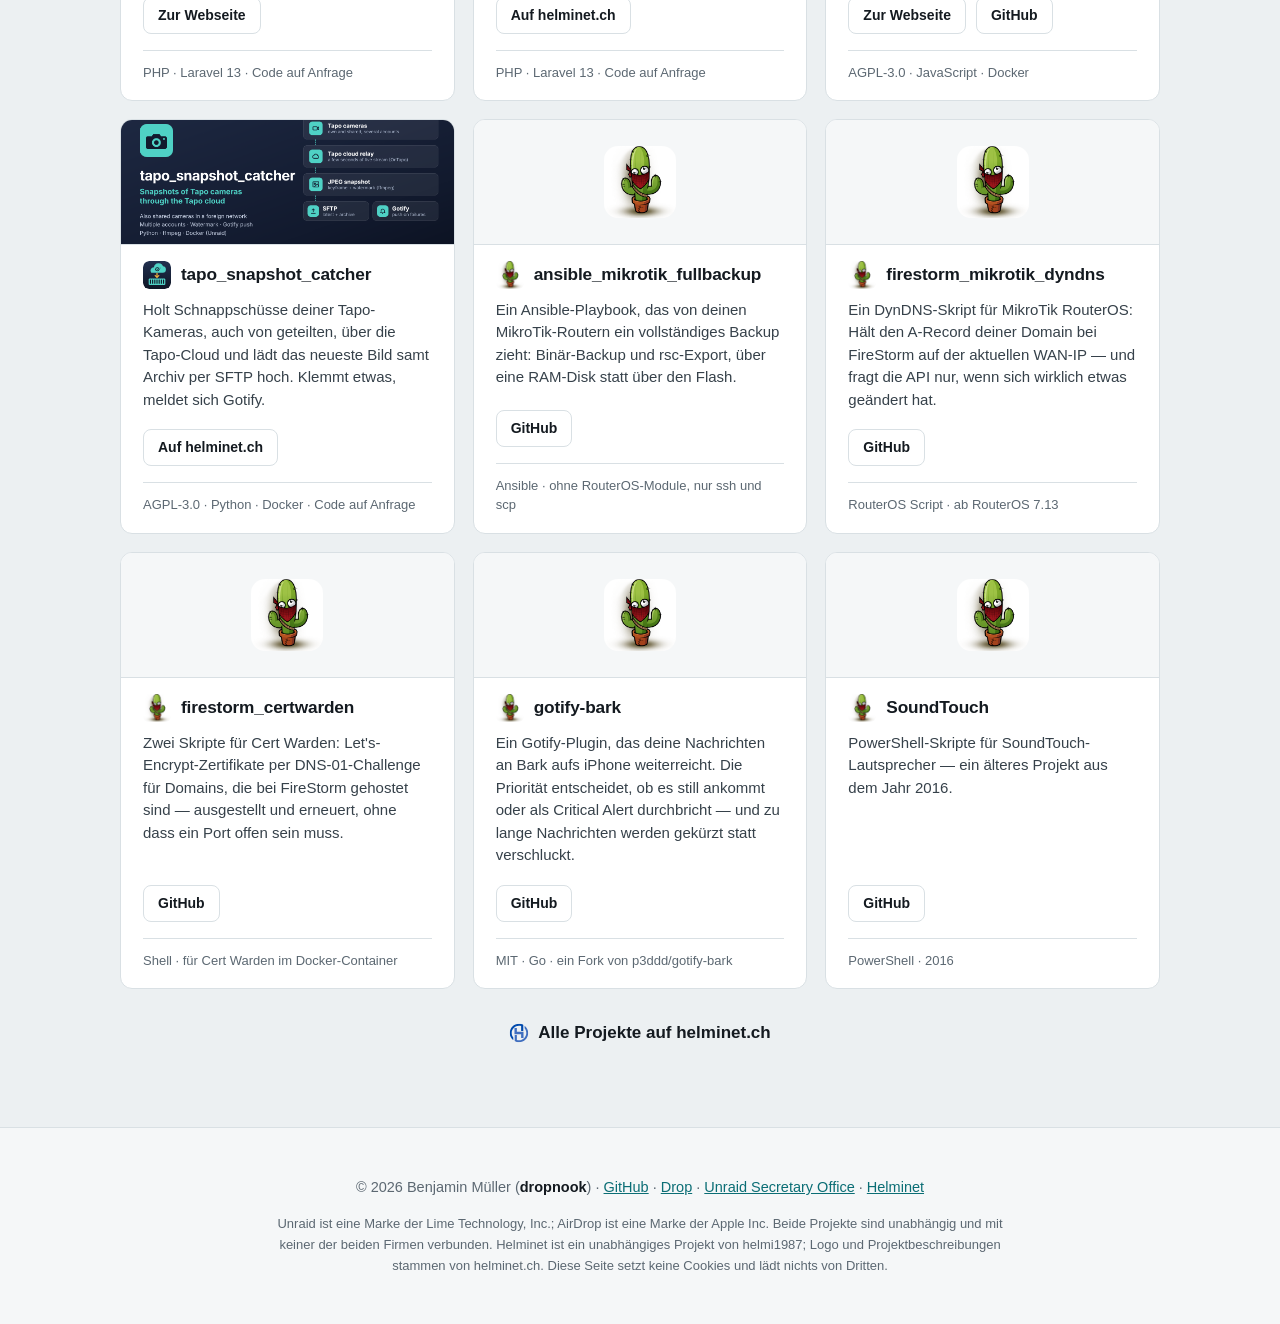
==== commit 05487982: "Site footer: copyright line names the author" ====
--- a/de/index.html
+++ b/de/index.html
@@ -369,7 +369,7 @@
 
 <footer class="foot">
   <div class="wrap">
-    <p>© 2026 <b>dropnook</b>
+    <p>© 2026 Benjamin Müller (<b>dropnook</b>)
       · <a href="https://github.com/dropnook">GitHub</a>
       · <a href="https://drop.dropnook.app/de/">Drop</a>
       · <a href="https://uso.dropnook.app/de/">Unraid Secretary Office</a>
